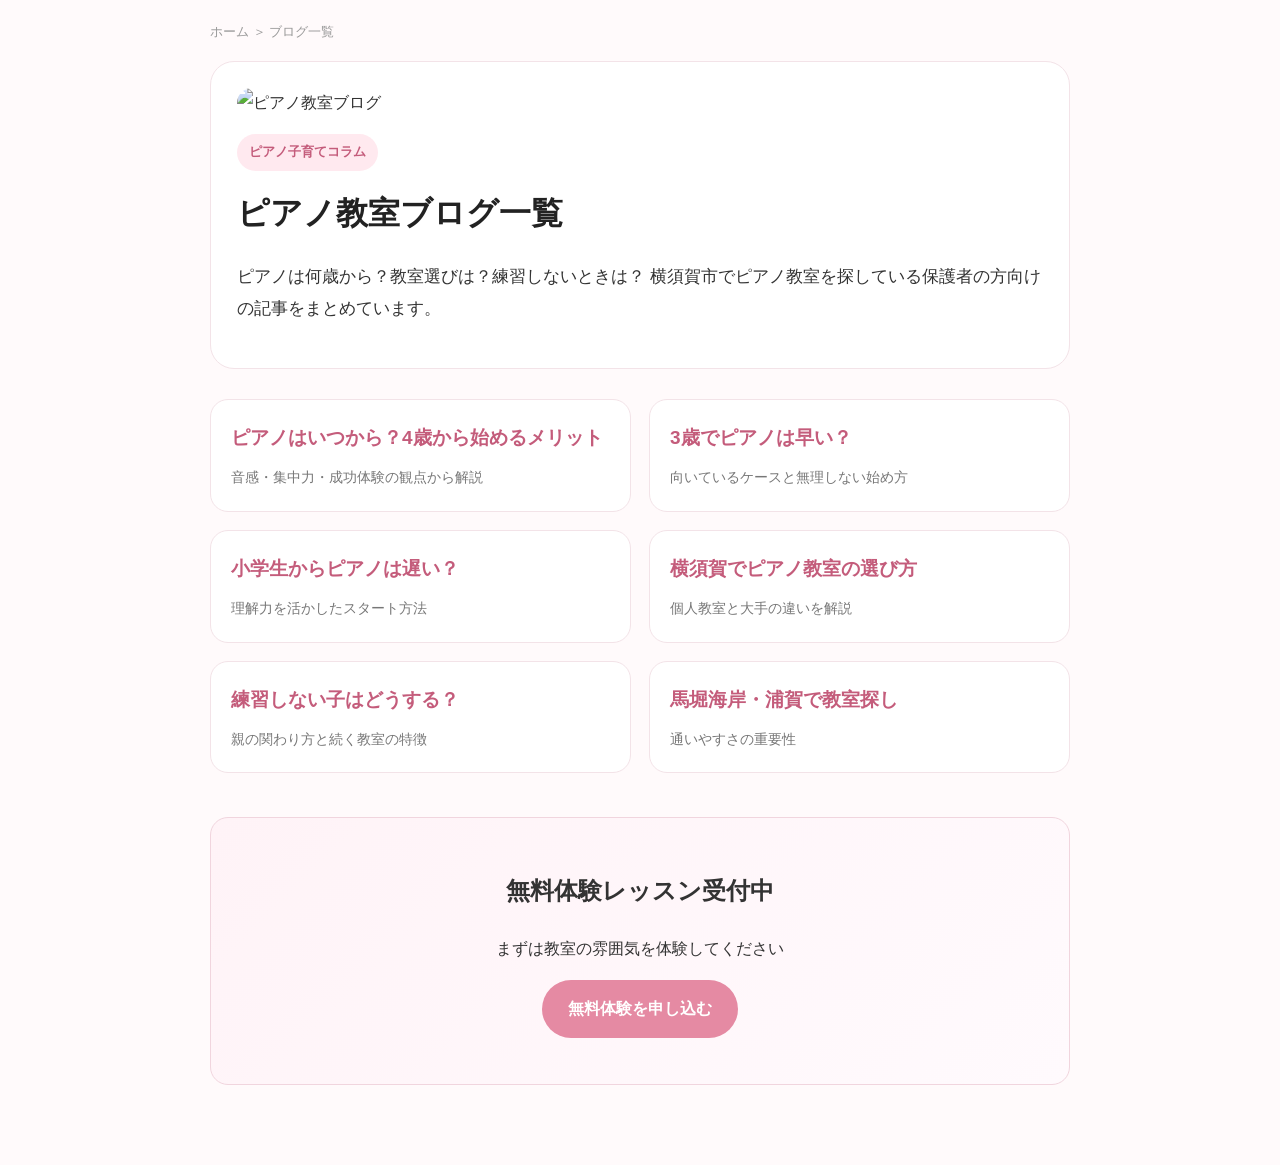
==== blog/index.html @ 9b86e2cc "Add files via upload" ====
<!DOCTYPE html>
<html lang="ja">
<head>
<meta charset="UTF-8">
<meta name="viewport" content="width=device-width,initial-scale=1.0">

<title>ピアノ教室ブログ一覧｜横須賀市 鈴木直子ピアノ教室</title>
<meta name="description" content="ピアノは何歳から？教室選びは？練習しない時は？横須賀市の鈴木直子ピアノ教室のブログ記事一覧です。">

<link rel="canonical" href="https://crazy-nuts.github.io/suzuki-piano/blog/">

<style>

/* ===== 記事Design System完全踏襲 ===== */

:root{
--bg:#fffafb;
--card:#ffffff;
--border:#f3e3e8;
--border-strong:#eec9d2;
--text:#333;
--text-dark:#222;
--muted:#777;
--accent:#e58aa3;
--accent-dark:#c45c7b;
--max-width:860px;
--radius:18px;
}

*{box-sizing:border-box}

body{
margin:0;
background:var(--bg);
font-family:-apple-system,BlinkMacSystemFont,"Hiragino Sans","Yu Gothic","Meiryo",sans-serif;
line-height:1.9;
color:var(--text);
}

.article-page{padding:20px 20px 80px}
.article-wrap{max-width:var(--max-width);margin:auto}

.breadcrumb{
font-size:13px;
margin-bottom:16px;
color:#999;
}

.breadcrumb a{color:#999;text-decoration:none}

.article-hero{
background:var(--card);
border:1px solid var(--border);
border-radius:24px;
padding:26px;
margin-bottom:30px;
}

.hero-image{
border-radius:18px;
overflow:hidden;
margin-bottom:16px;
}

.hero-image img{
width:100%;
display:block;
}

.article-label{
display:inline-block;
background:#ffe9ef;
padding:6px 12px;
border-radius:999px;
font-size:13px;
font-weight:700;
color:var(--accent-dark);
margin-bottom:12px;
}

h1{
margin:0 0 12px;
font-size:32px;
color:var(--text-dark);
}

.lead{font-size:17px}

/* ===== 記事カードGRID ===== */

.article-grid{
display:grid;
grid-template-columns:1fr;
gap:18px;
}

@media(min-width:640px){
.article-grid{
grid-template-columns:1fr 1fr;
}
}

.index-card{
display:block;
background:var(--card);
border:1px solid var(--border);
border-radius:var(--radius);
padding:20px;
text-decoration:none;
color:inherit;
transition:.25s;
}

.index-card:hover{
transform:translateY(-4px);
border-color:var(--border-strong);
box-shadow:0 8px 22px rgba(0,0,0,.06);
}

.index-card h3{
margin:0 0 8px;
font-size:19px;
color:var(--accent-dark);
}

.index-card p{
margin:0;
font-size:14px;
color:var(--muted);
}

/* ===== CTA ===== */

.cta-box{
margin-top:44px;
text-align:center;
background:linear-gradient(135deg,#fff3f7,#fffafd);
border:1px solid #f1d5de;
border-radius:var(--radius);
padding:30px;
}

.btn{
display:inline-block;
padding:14px 26px;
border-radius:999px;
background:var(--accent);
color:#fff;
text-decoration:none;
font-weight:700;
}

</style>
</head>

<body>

<main class="article-page">
<article class="article-wrap">

<nav class="breadcrumb">
<a href="../">ホーム</a> ＞ ブログ一覧
</nav>

<header class="article-hero">

<div class="hero-image">
<img src="../images/blog-hero.jpg" alt="ピアノ教室ブログ">
</div>

<div class="article-label">ピアノ子育てコラム</div>

<h1>ピアノ教室ブログ一覧</h1>

<p class="lead">
ピアノは何歳から？教室選びは？練習しないときは？  
横須賀市でピアノ教室を探している保護者の方向けの記事をまとめています。
</p>

</header>

<section class="article-grid">

<a class="index-card" href="./piano-start-age-4.html">
<h3>ピアノはいつから？4歳から始めるメリット</h3>
<p>音感・集中力・成功体験の観点から解説</p>
</a>

<a class="index-card" href="./piano-start-age-3.html">
<h3>3歳でピアノは早い？</h3>
<p>向いているケースと無理しない始め方</p>
</a>

<a class="index-card" href="./piano-start-elementary.html">
<h3>小学生からピアノは遅い？</h3>
<p>理解力を活かしたスタート方法</p>
</a>

<a class="index-card" href="./piano-class-choice-yokosuka.html">
<h3>横須賀でピアノ教室の選び方</h3>
<p>個人教室と大手の違いを解説</p>
</a>

<a class="index-card" href="./piano-practice-reluctant-child.html">
<h3>練習しない子はどうする？</h3>
<p>親の関わり方と続く教室の特徴</p>
</a>

<a class="index-card" href="./piano-school-maborikaigan-uraga.html">
<h3>馬堀海岸・浦賀で教室探し</h3>
<p>通いやすさの重要性</p>
</a>

</section>

<section class="cta-box">
<h2>無料体験レッスン受付中</h2>
<p>まずは教室の雰囲気を体験してください</p>
<p>
<a class="btn" href="https://docs.google.com/forms/d/e/1FAIpQLSfPO43fJrbqBhRFMAvBFYjVZ2mKgjwT_j_esNJCOItore-iYw/viewform">
無料体験を申し込む
</a>
</p>
</section>

</article>
</main>

</body>
</html>
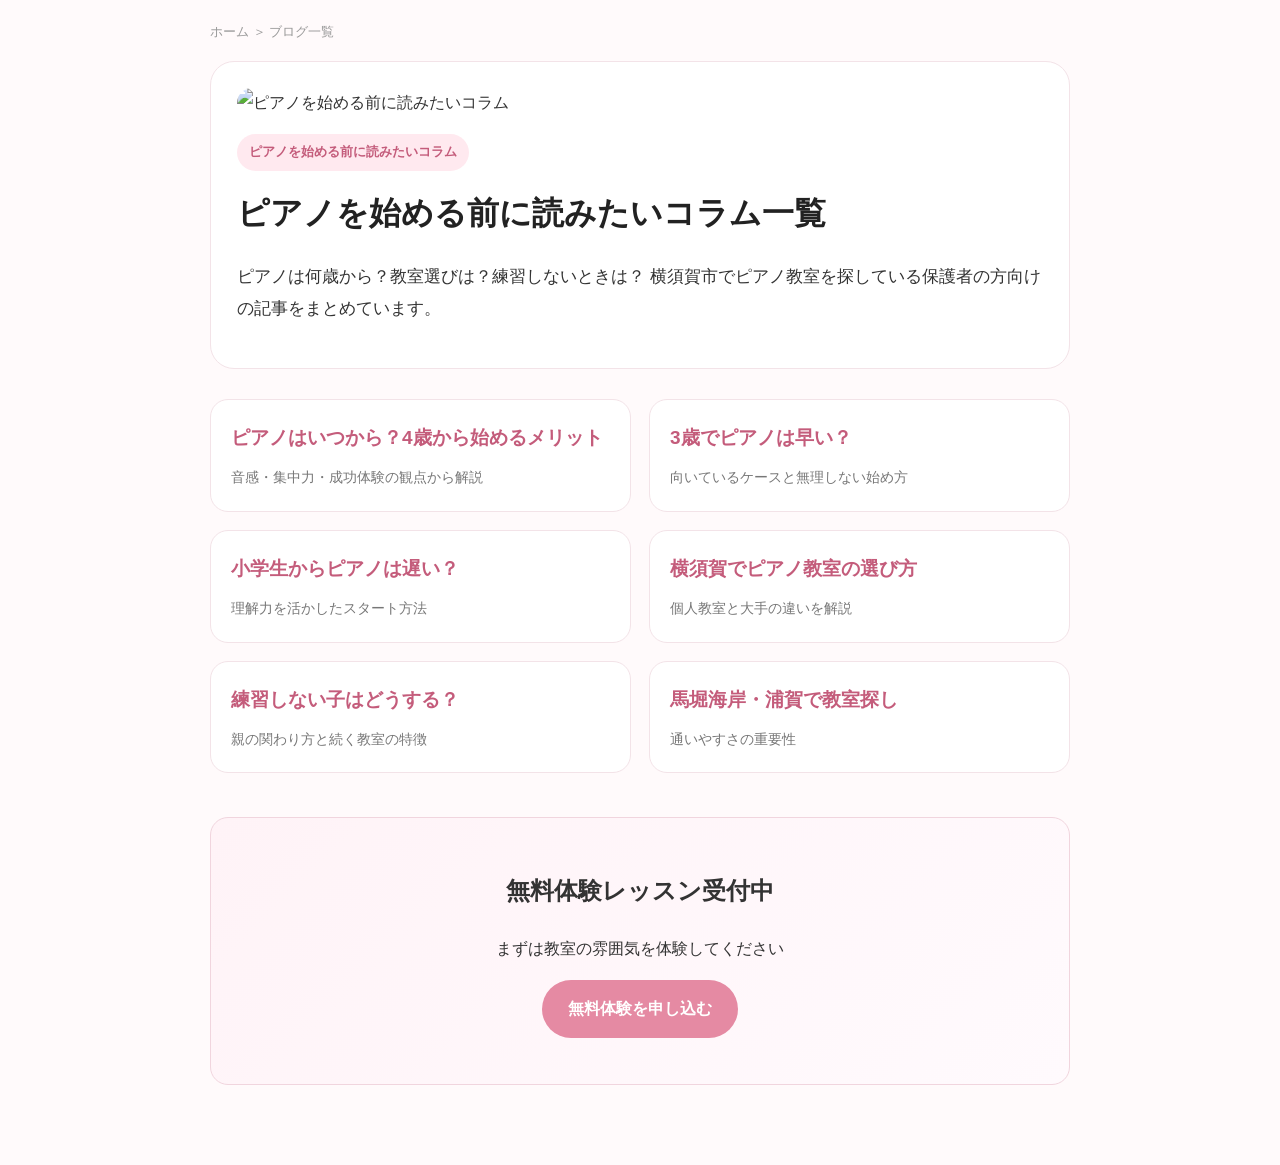
==== commit d9e62d55: "Add files via upload" ====
--- a/blog/index.html
+++ b/blog/index.html
@@ -165,12 +165,12 @@
 <header class="article-hero">
 
 <div class="hero-image">
-<img src="../images/blog-hero.jpg" alt="ピアノ教室ブログ">
+<img src="../images/blog-hero.jpg" alt="ピアノを始める前に読みたいコラム">
 </div>
 
-<div class="article-label">ピアノ子育てコラム</div>
-
-<h1>ピアノ教室ブログ一覧</h1>
+<div class="article-label">ピアノを始める前に読みたいコラム</div>
+
+<h1>ピアノを始める前に読みたいコラム一覧</h1>
 
 <p class="lead">
 ピアノは何歳から？教室選びは？練習しないときは？  
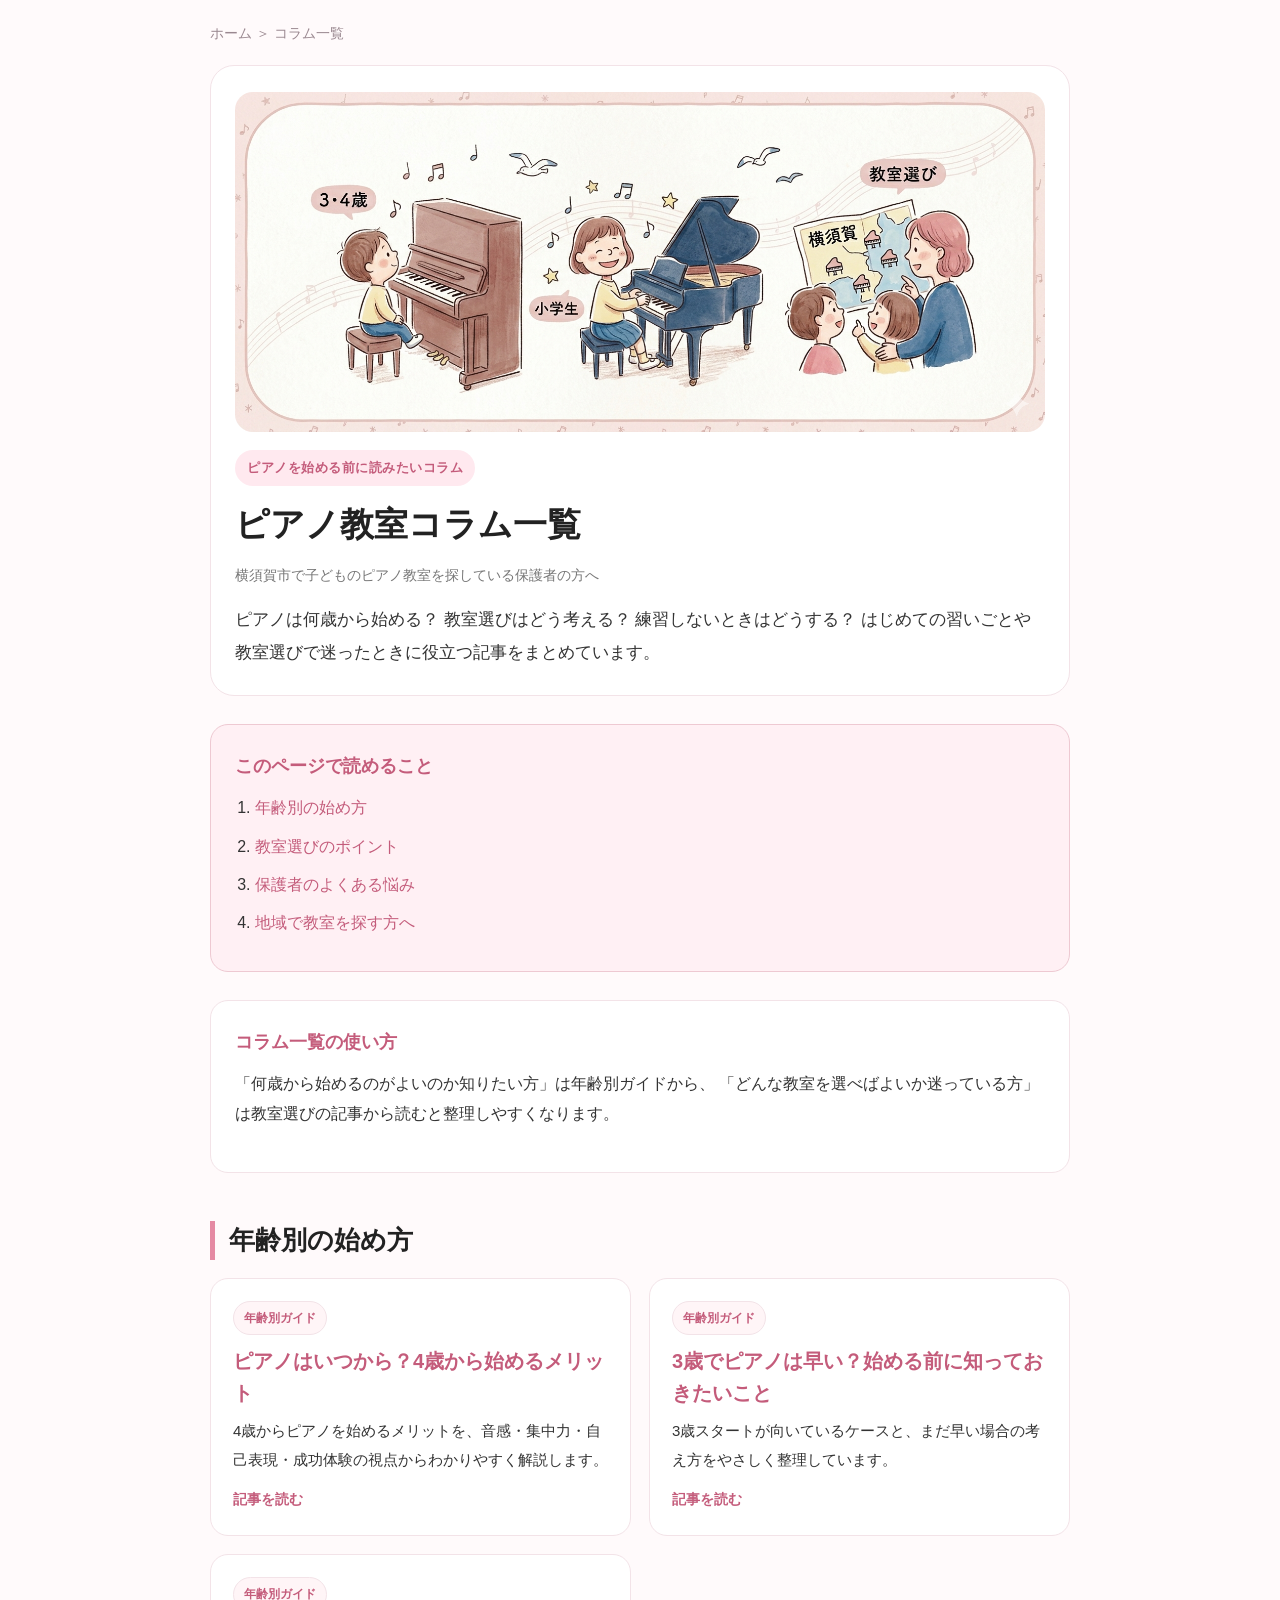
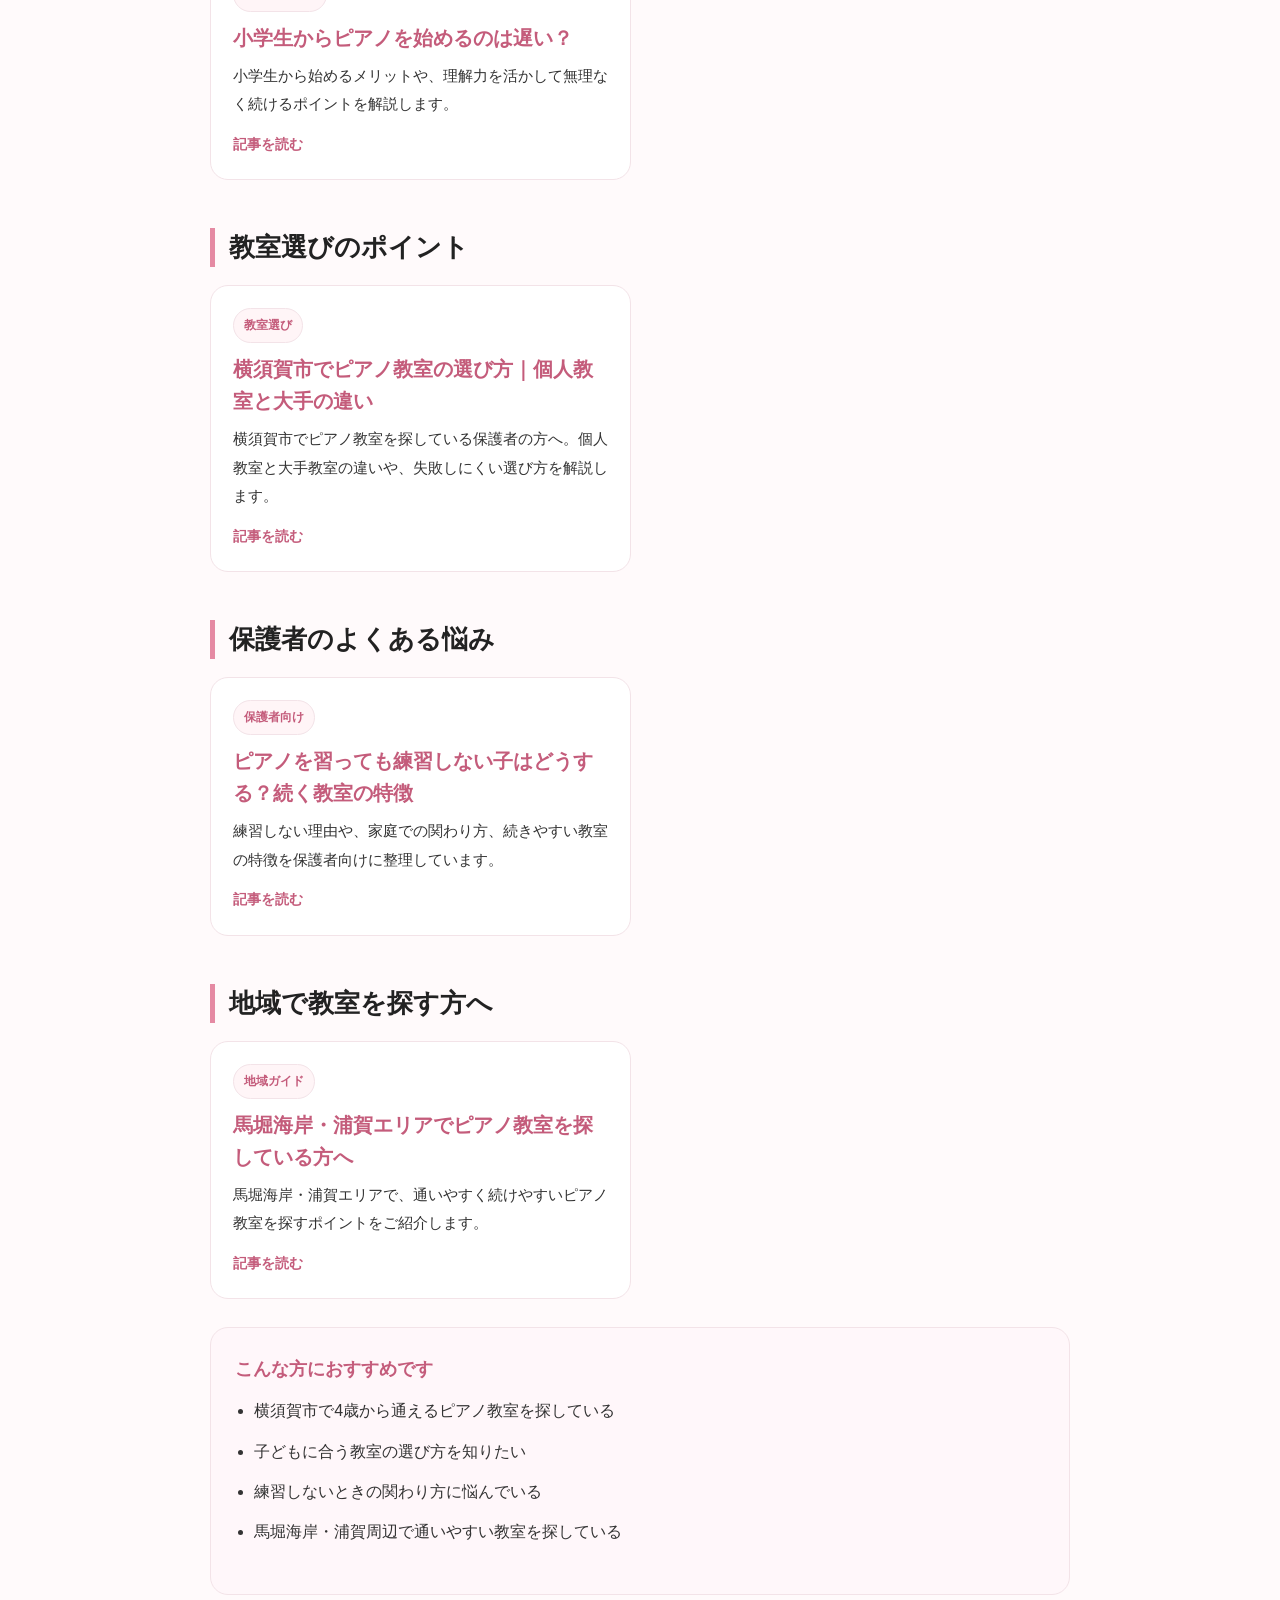
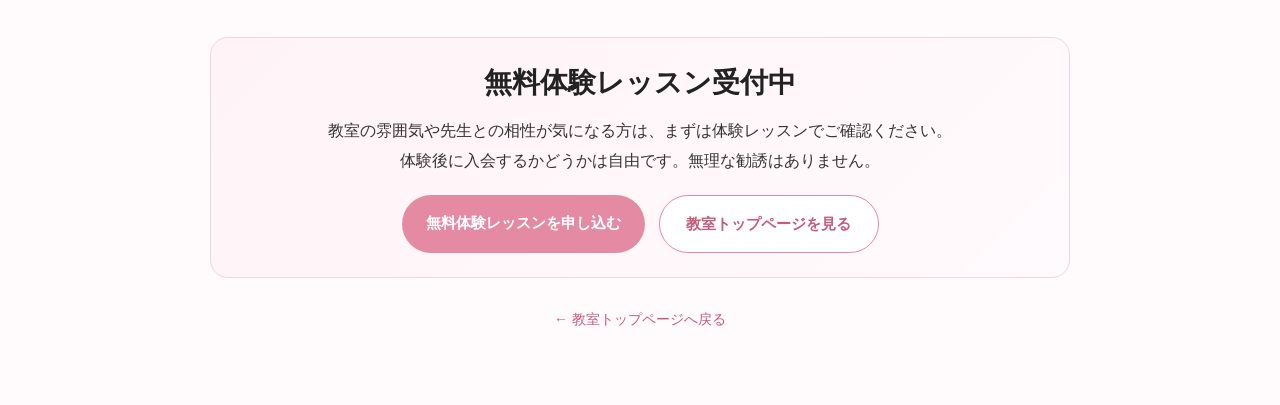
==== commit c68ec541: "Add files via upload" ====
--- a/blog/index.html
+++ b/blog/index.html
@@ -4,227 +4,427 @@
 <meta charset="UTF-8">
 <meta name="viewport" content="width=device-width,initial-scale=1.0">
 
-<title>ピアノ教室ブログ一覧｜横須賀市 鈴木直子ピアノ教室</title>
-<meta name="description" content="ピアノは何歳から？教室選びは？練習しない時は？横須賀市の鈴木直子ピアノ教室のブログ記事一覧です。">
-
+<title>ピアノ教室ブログ一覧｜横須賀市で子どものピアノを始める前に読みたい記事</title>
+<meta name="description" content="横須賀市で子どものピアノ教室を探している保護者の方へ。何歳から始めるか、教室の選び方、練習しないときの対応などをまとめたブログ一覧です。">
+<meta name="robots" content="index,follow">
 <link rel="canonical" href="https://crazy-nuts.github.io/suzuki-piano/blog/">
 
+<meta property="og:type" content="website">
+<meta property="og:title" content="ピアノ教室ブログ一覧｜横須賀市で子どものピアノを始める前に読みたい記事">
+<meta property="og:description" content="横須賀市で子どものピアノ教室を探している保護者の方向けに、年齢別の始め方や教室選びのポイントをまとめたブログ一覧です。">
+<meta property="og:url" content="https://crazy-nuts.github.io/suzuki-piano/blog/">
+<meta property="og:image" content="https://crazy-nuts.github.io/suzuki-piano/assets/blog-hero.png">
+
+<meta name="twitter:card" content="summary_large_image">
+<meta name="twitter:title" content="ピアノ教室ブログ一覧｜横須賀市で子どものピアノを始める前に読みたい記事">
+<meta name="twitter:description" content="何歳から始めるか、教室の選び方、練習しないときの対応などをまとめたブログ一覧です。">
+<meta name="twitter:image" content="https://crazy-nuts.github.io/suzuki-piano/assets/blog-hero.png">
+
 <style>
-
-/* ===== 記事Design System完全踏襲 ===== */
-
 :root{
---bg:#fffafb;
---card:#ffffff;
---border:#f3e3e8;
---border-strong:#eec9d2;
---text:#333;
---text-dark:#222;
---muted:#777;
---accent:#e58aa3;
---accent-dark:#c45c7b;
---max-width:860px;
---radius:18px;
-}
-
+  --bg:#fffafb;
+  --card:#ffffff;
+  --sub-bg:#fff5f7;
+  --sub-bg-2:#fff0f4;
+  --border:#f3e3e8;
+  --border-strong:#eec9d2;
+  --text:#333333;
+  --text-dark:#222222;
+  --muted:#777777;
+  --accent:#e58aa3;
+  --accent-dark:#c45c7b;
+  --max-width:860px;
+  --radius:18px;
+}
 *{box-sizing:border-box}
-
+html{scroll-behavior:smooth}
 body{
-margin:0;
-background:var(--bg);
-font-family:-apple-system,BlinkMacSystemFont,"Hiragino Sans","Yu Gothic","Meiryo",sans-serif;
-line-height:1.9;
-color:var(--text);
-}
-
-.article-page{padding:20px 20px 80px}
-.article-wrap{max-width:var(--max-width);margin:auto}
+  margin:0;
+  background:var(--bg);
+  color:var(--text);
+  font-family:-apple-system,BlinkMacSystemFont,"Hiragino Sans","Yu Gothic","Meiryo",sans-serif;
+  line-height:1.9;
+  -webkit-text-size-adjust:100%;
+}
+a{color:var(--accent-dark)}
+img{max-width:100%;height:auto}
+
+.article-page{padding:20px 20px 72px}
+.article-wrap{max-width:var(--max-width);margin:0 auto}
 
 .breadcrumb{
-font-size:13px;
-margin-bottom:16px;
-color:#999;
-}
-
-.breadcrumb a{color:#999;text-decoration:none}
+  font-size:14px;
+  color:#9a8890;
+  margin-bottom:18px;
+}
+.breadcrumb a{
+  color:#9a8890;
+  text-decoration:none;
+}
+.breadcrumb a:hover{text-decoration:underline}
 
 .article-hero{
-background:var(--card);
-border:1px solid var(--border);
-border-radius:24px;
-padding:26px;
-margin-bottom:30px;
-}
-
+  background:var(--card);
+  border:1px solid var(--border);
+  border-radius:24px;
+  padding:26px 24px;
+  margin-bottom:28px;
+}
 .hero-image{
-border-radius:18px;
-overflow:hidden;
-margin-bottom:16px;
-}
-
+  margin:0 0 18px;
+  border-radius:18px;
+  overflow:hidden;
+  max-height:380px;
+}
 .hero-image img{
-width:100%;
-display:block;
+  width:100%;
+  height:100%;
+  object-fit:cover;
+  display:block;
 }
 
 .article-label{
-display:inline-block;
-background:#ffe9ef;
-padding:6px 12px;
-border-radius:999px;
-font-size:13px;
-font-weight:700;
-color:var(--accent-dark);
-margin-bottom:12px;
+  display:inline-block;
+  margin-bottom:14px;
+  padding:6px 12px;
+  border-radius:999px;
+  background:#ffe9ef;
+  color:var(--accent-dark);
+  font-size:13px;
+  font-weight:700;
+  letter-spacing:.04em;
 }
 
 h1{
-margin:0 0 12px;
-font-size:32px;
-color:var(--text-dark);
-}
-
-.lead{font-size:17px}
-
-/* ===== 記事カードGRID ===== */
+  margin:0 0 12px;
+  font-size:34px;
+  line-height:1.45;
+  color:var(--text-dark);
+  font-weight:700;
+}
+.article-meta{
+  font-size:14px;
+  color:var(--muted);
+  margin-bottom:16px;
+}
+.lead{
+  margin:0;
+  font-size:17px;
+}
+
+.toc,.summary-box,.cta-box,.related-box,.intro-box{
+  background:var(--card);
+  border:1px solid var(--border);
+  border-radius:var(--radius);
+  padding:24px;
+  margin:0 0 28px;
+}
+.toc{
+  background:var(--sub-bg-2);
+  border-color:var(--border-strong);
+}
+.toc-title,.box-title{
+  display:block;
+  margin-bottom:10px;
+  font-size:18px;
+  font-weight:700;
+  color:var(--accent-dark);
+}
+.toc ol{
+  margin:0;
+  padding-left:1.25em;
+}
+.toc li{margin-bottom:8px}
+.toc a{
+  text-decoration:none;
+}
+.toc a:hover{text-decoration:underline}
+
+h2{
+  margin:48px 0 18px;
+  padding-left:14px;
+  border-left:5px solid var(--accent);
+  font-size:26px;
+  line-height:1.5;
+  color:var(--text-dark);
+}
+p{
+  margin:0 0 18px;
+  font-size:16px;
+}
+ul{
+  margin:0 0 22px 1.2em;
+  padding:0;
+}
+li{
+  margin-bottom:10px;
+  font-size:16px;
+}
 
 .article-grid{
-display:grid;
-grid-template-columns:1fr;
-gap:18px;
-}
-
-@media(min-width:640px){
-.article-grid{
-grid-template-columns:1fr 1fr;
-}
-}
-
+  display:grid;
+  grid-template-columns:1fr 1fr;
+  gap:18px;
+  margin-bottom:28px;
+}
 .index-card{
-display:block;
-background:var(--card);
-border:1px solid var(--border);
-border-radius:var(--radius);
-padding:20px;
-text-decoration:none;
-color:inherit;
-transition:.25s;
-}
-
+  display:flex;
+  flex-direction:column;
+  height:100%;
+  background:var(--card);
+  border:1px solid var(--border);
+  border-radius:var(--radius);
+  padding:22px;
+  text-decoration:none;
+  transition:transform .2s ease, box-shadow .2s ease, border-color .2s ease;
+}
 .index-card:hover{
-transform:translateY(-4px);
-border-color:var(--border-strong);
-box-shadow:0 8px 22px rgba(0,0,0,.06);
-}
-
+  transform:translateY(-2px);
+  border-color:var(--border-strong);
+  box-shadow:0 10px 22px rgba(0,0,0,.05);
+  text-decoration:none;
+}
+.card-category{
+  display:inline-block;
+  align-self:flex-start;
+  margin-bottom:10px;
+  padding:5px 10px;
+  border-radius:999px;
+  background:#fff5f7;
+  border:1px solid var(--border);
+  font-size:12px;
+  font-weight:700;
+  color:var(--accent-dark);
+}
 .index-card h3{
-margin:0 0 8px;
-font-size:19px;
-color:var(--accent-dark);
-}
-
+  margin:0 0 8px;
+  font-size:20px;
+  line-height:1.6;
+  color:var(--accent-dark);
+}
 .index-card p{
-margin:0;
-font-size:14px;
-color:var(--muted);
-}
-
-/* ===== CTA ===== */
+  margin:0 0 12px;
+  font-size:15px;
+  color:var(--text);
+}
+.card-link{
+  margin-top:auto;
+  font-size:14px;
+  font-weight:700;
+  color:var(--accent-dark);
+}
+
+.summary-box{
+  background:#fff7fa;
+}
 
 .cta-box{
-margin-top:44px;
-text-align:center;
-background:linear-gradient(135deg,#fff3f7,#fffafd);
-border:1px solid #f1d5de;
-border-radius:var(--radius);
-padding:30px;
-}
-
+  margin-top:42px;
+  text-align:center;
+  background:linear-gradient(135deg,#fff3f7 0%,#fffafd 100%);
+  border-color:#f1d5de;
+}
+.cta-box h2{
+  border:0;
+  padding:0;
+  margin:0 0 12px;
+  font-size:28px;
+}
+.btn-row{
+  display:flex;
+  flex-wrap:wrap;
+  gap:14px;
+  justify-content:center;
+  margin-top:18px;
+}
 .btn{
-display:inline-block;
-padding:14px 26px;
-border-radius:999px;
-background:var(--accent);
-color:#fff;
-text-decoration:none;
-font-weight:700;
-}
-
+  display:inline-block;
+  min-width:220px;
+  padding:14px 24px;
+  border-radius:999px;
+  text-decoration:none;
+  font-size:15px;
+  font-weight:700;
+  transition:transform .2s ease,opacity .2s ease,background .2s ease;
+  box-sizing:border-box;
+  text-align:center;
+}
+.btn-primary{
+  background:var(--accent);
+  color:#ffffff;
+}
+.btn-primary:hover{
+  opacity:.92;
+  transform:translateY(-1px);
+}
+.btn-secondary{
+  background:#ffffff;
+  color:var(--accent-dark);
+  border:1px solid var(--accent);
+}
+.btn-secondary:hover{
+  background:#fff0f4;
+}
+
+.back-top{
+  margin-top:12px;
+  text-align:center;
+  font-size:14px;
+}
+.back-top a{
+  text-decoration:none;
+}
+.back-top a:hover{text-decoration:underline}
+
+@media (max-width:767px){
+  .article-page{padding:16px 16px 56px}
+  .article-hero,.toc,.summary-box,.cta-box,.related-box,.intro-box{padding:20px 18px}
+  h1{font-size:28px}
+  h2{font-size:22px}
+  .lead{font-size:16px}
+  .article-grid{grid-template-columns:1fr}
+  .btn{width:100%;min-width:0}
+  .hero-image{max-height:260px}
+}
 </style>
+
+<script type="application/ld+json">
+{
+  "@context":"https://schema.org",
+  "@type":"CollectionPage",
+  "name":"ピアノ教室ブログ一覧",
+  "url":"https://crazy-nuts.github.io/suzuki-piano/blog/",
+  "description":"横須賀市で子どものピアノ教室を探している保護者の方へ向けたブログ記事一覧ページです。",
+  "inLanguage":"ja"
+}
+</script>
 </head>
 
 <body>
-
 <main class="article-page">
 <article class="article-wrap">
 
-<nav class="breadcrumb">
-<a href="../">ホーム</a> ＞ ブログ一覧
+<nav class="breadcrumb" aria-label="パンくずリスト">
+  <a href="../index.html">ホーム</a> ＞ コラム一覧
 </nav>
 
 <header class="article-hero">
-
-<div class="hero-image">
-<img src="../images/blog-hero.jpg" alt="ピアノを始める前に読みたいコラム">
+  <div class="hero-image">
+    <img src="../assets/blog-hero.png" alt="ピアノ教室コラム一覧">
+  </div>
+
+  <div class="article-label">ピアノを始める前に読みたいコラム</div>
+  <h1>ピアノ教室コラム一覧</h1>
+  <div class="article-meta">横須賀市で子どものピアノ教室を探している保護者の方へ</div>
+  <p class="lead">
+    ピアノは何歳から始める？ 教室選びはどう考える？ 練習しないときはどうする？
+    はじめての習いごとや教室選びで迷ったときに役立つ記事をまとめています。
+  </p>
+</header>
+
+<section class="toc" aria-label="目次">
+  <span class="toc-title">このページで読めること</span>
+  <ol>
+    <li><a href="#age-guides">年齢別の始め方</a></li>
+    <li><a href="#school-choice">教室選びのポイント</a></li>
+    <li><a href="#parent-concerns">保護者のよくある悩み</a></li>
+    <li><a href="#local-guide">地域で教室を探す方へ</a></li>
+  </ol>
+</section>
+
+<section class="intro-box">
+  <span class="box-title">コラム一覧の使い方</span>
+  <p>
+    「何歳から始めるのがよいのか知りたい方」は年齢別ガイドから、
+    「どんな教室を選べばよいか迷っている方」は教室選びの記事から読むと整理しやすくなります。
+  </p>
+</section>
+
+<h2 id="age-guides">年齢別の始め方</h2>
+
+<section class="article-grid" aria-label="年齢別ガイド">
+  <a class="index-card" href="./piano-start-age-4.html">
+    <span class="card-category">年齢別ガイド</span>
+    <h3>ピアノはいつから？4歳から始めるメリット</h3>
+    <p>4歳からピアノを始めるメリットを、音感・集中力・自己表現・成功体験の視点からわかりやすく解説します。</p>
+    <span class="card-link">記事を読む</span>
+  </a>
+
+  <a class="index-card" href="./piano-start-age-3.html">
+    <span class="card-category">年齢別ガイド</span>
+    <h3>3歳でピアノは早い？始める前に知っておきたいこと</h3>
+    <p>3歳スタートが向いているケースと、まだ早い場合の考え方をやさしく整理しています。</p>
+    <span class="card-link">記事を読む</span>
+  </a>
+
+  <a class="index-card" href="./piano-start-elementary.html">
+    <span class="card-category">年齢別ガイド</span>
+    <h3>小学生からピアノを始めるのは遅い？</h3>
+    <p>小学生から始めるメリットや、理解力を活かして無理なく続けるポイントを解説します。</p>
+    <span class="card-link">記事を読む</span>
+  </a>
+</section>
+
+<h2 id="school-choice">教室選びのポイント</h2>
+
+<section class="article-grid" aria-label="教室選び">
+  <a class="index-card" href="./piano-class-choice-yokosuka.html">
+    <span class="card-category">教室選び</span>
+    <h3>横須賀市でピアノ教室の選び方｜個人教室と大手の違い</h3>
+    <p>横須賀市でピアノ教室を探している保護者の方へ。個人教室と大手教室の違いや、失敗しにくい選び方を解説します。</p>
+    <span class="card-link">記事を読む</span>
+  </a>
+</section>
+
+<h2 id="parent-concerns">保護者のよくある悩み</h2>
+
+<section class="article-grid" aria-label="保護者向け">
+  <a class="index-card" href="./piano-practice-reluctant-child.html">
+    <span class="card-category">保護者向け</span>
+    <h3>ピアノを習っても練習しない子はどうする？続く教室の特徴</h3>
+    <p>練習しない理由や、家庭での関わり方、続きやすい教室の特徴を保護者向けに整理しています。</p>
+    <span class="card-link">記事を読む</span>
+  </a>
+</section>
+
+<h2 id="local-guide">地域で教室を探す方へ</h2>
+
+<section class="article-grid" aria-label="地域ガイド">
+  <a class="index-card" href="./piano-school-maborikaigan-uraga.html">
+    <span class="card-category">地域ガイド</span>
+    <h3>馬堀海岸・浦賀エリアでピアノ教室を探している方へ</h3>
+    <p>馬堀海岸・浦賀エリアで、通いやすく続けやすいピアノ教室を探すポイントをご紹介します。</p>
+    <span class="card-link">記事を読む</span>
+  </a>
+</section>
+
+<section class="summary-box">
+  <span class="box-title">こんな方におすすめです</span>
+  <ul>
+    <li>横須賀市で4歳から通えるピアノ教室を探している</li>
+    <li>子どもに合う教室の選び方を知りたい</li>
+    <li>練習しないときの関わり方に悩んでいる</li>
+    <li>馬堀海岸・浦賀周辺で通いやすい教室を探している</li>
+  </ul>
+</section>
+
+<section class="cta-box" aria-label="体験レッスン案内">
+  <h2>無料体験レッスン受付中</h2>
+  <p>
+    教室の雰囲気や先生との相性が気になる方は、まずは体験レッスンでご確認ください。<br>
+    体験後に入会するかどうかは自由です。無理な勧誘はありません。
+  </p>
+  <div class="btn-row">
+    <a class="btn btn-primary" href="https://docs.google.com/forms/d/e/1FAIpQLSfPO43fJrbqBhRFMAvBFYjVZ2mKgjwT_j_esNJCOItore-iYw/viewform" target="_blank" rel="noopener noreferrer">無料体験レッスンを申し込む</a>
+    <a class="btn btn-secondary" href="../index.html">教室トップページを見る</a>
+  </div>
+</section>
+
+<div class="back-top">
+  <a href="../index.html">← 教室トップページへ戻る</a>
 </div>
-
-<div class="article-label">ピアノを始める前に読みたいコラム</div>
-
-<h1>ピアノを始める前に読みたいコラム一覧</h1>
-
-<p class="lead">
-ピアノは何歳から？教室選びは？練習しないときは？  
-横須賀市でピアノ教室を探している保護者の方向けの記事をまとめています。
-</p>
-
-</header>
-
-<section class="article-grid">
-
-<a class="index-card" href="./piano-start-age-4.html">
-<h3>ピアノはいつから？4歳から始めるメリット</h3>
-<p>音感・集中力・成功体験の観点から解説</p>
-</a>
-
-<a class="index-card" href="./piano-start-age-3.html">
-<h3>3歳でピアノは早い？</h3>
-<p>向いているケースと無理しない始め方</p>
-</a>
-
-<a class="index-card" href="./piano-start-elementary.html">
-<h3>小学生からピアノは遅い？</h3>
-<p>理解力を活かしたスタート方法</p>
-</a>
-
-<a class="index-card" href="./piano-class-choice-yokosuka.html">
-<h3>横須賀でピアノ教室の選び方</h3>
-<p>個人教室と大手の違いを解説</p>
-</a>
-
-<a class="index-card" href="./piano-practice-reluctant-child.html">
-<h3>練習しない子はどうする？</h3>
-<p>親の関わり方と続く教室の特徴</p>
-</a>
-
-<a class="index-card" href="./piano-school-maborikaigan-uraga.html">
-<h3>馬堀海岸・浦賀で教室探し</h3>
-<p>通いやすさの重要性</p>
-</a>
-
-</section>
-
-<section class="cta-box">
-<h2>無料体験レッスン受付中</h2>
-<p>まずは教室の雰囲気を体験してください</p>
-<p>
-<a class="btn" href="https://docs.google.com/forms/d/e/1FAIpQLSfPO43fJrbqBhRFMAvBFYjVZ2mKgjwT_j_esNJCOItore-iYw/viewform">
-無料体験を申し込む
-</a>
-</p>
-</section>
 
 </article>
 </main>
-
 </body>
 </html>
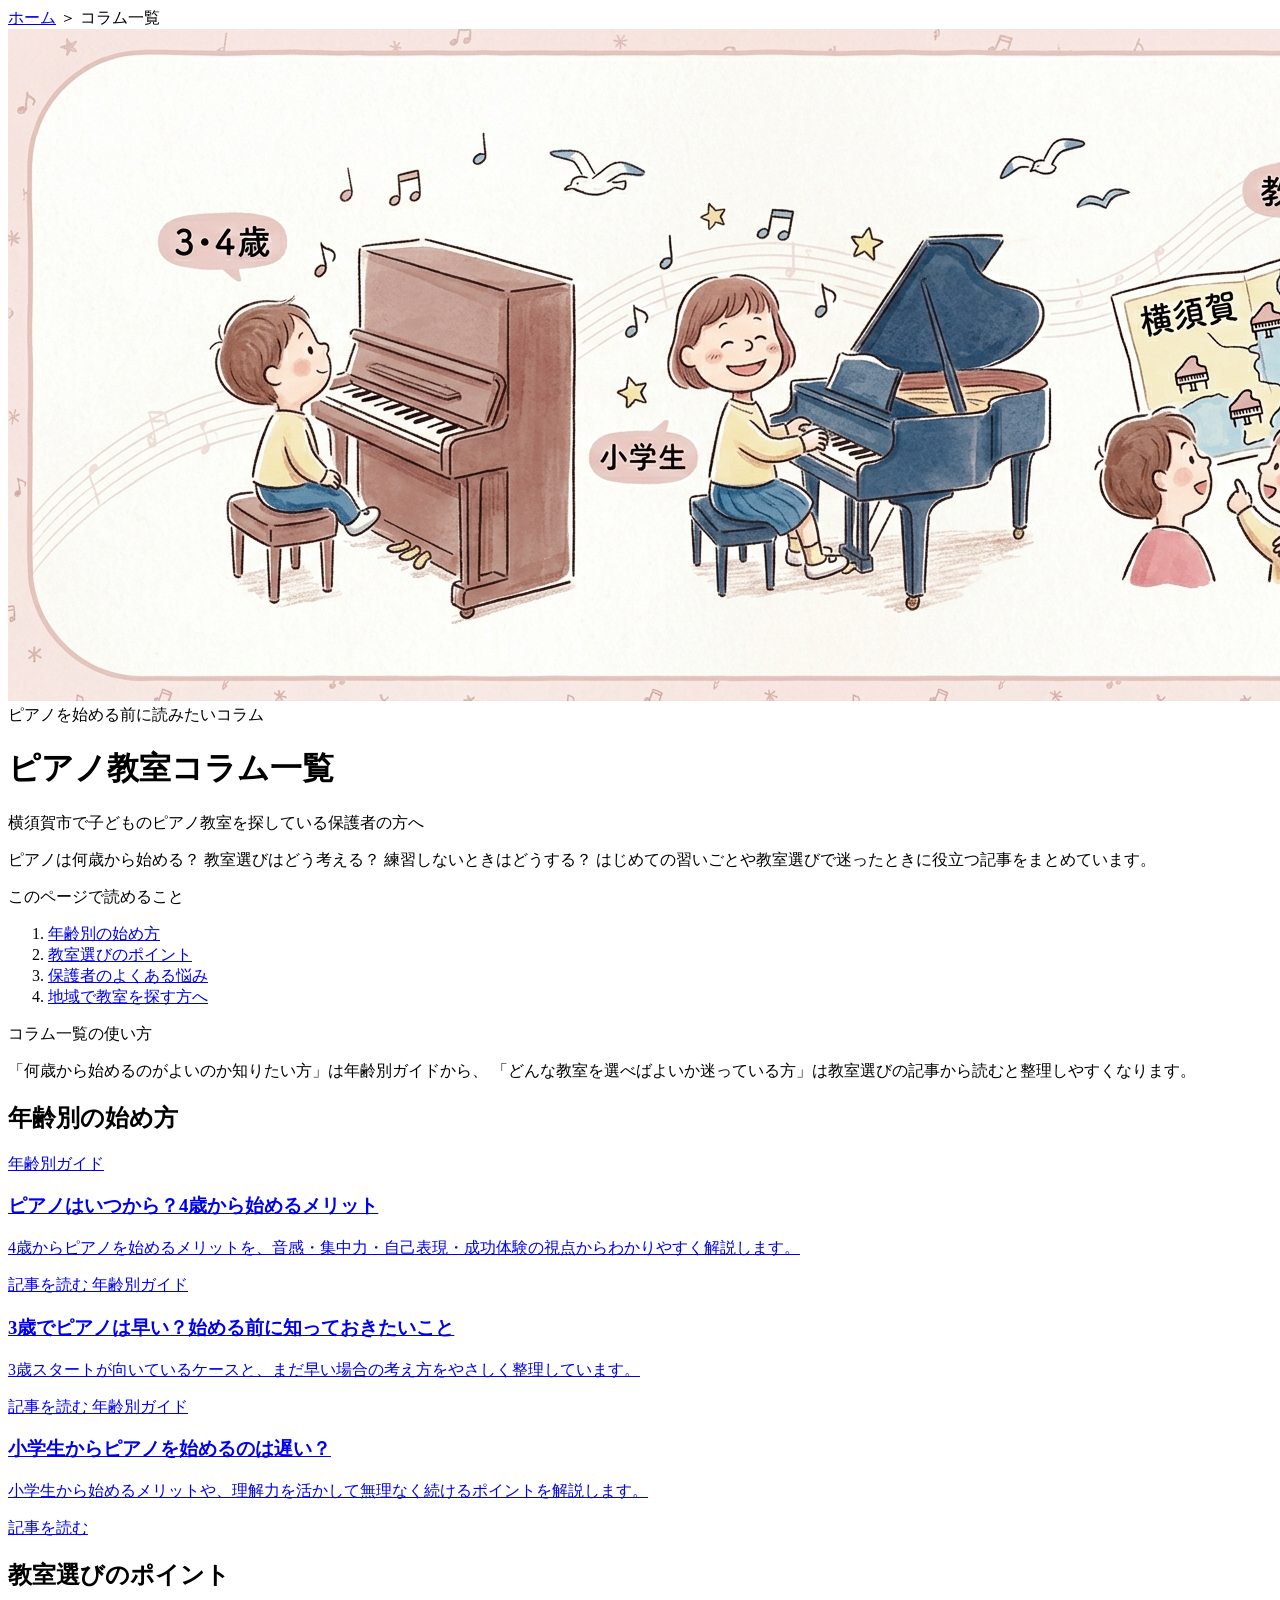
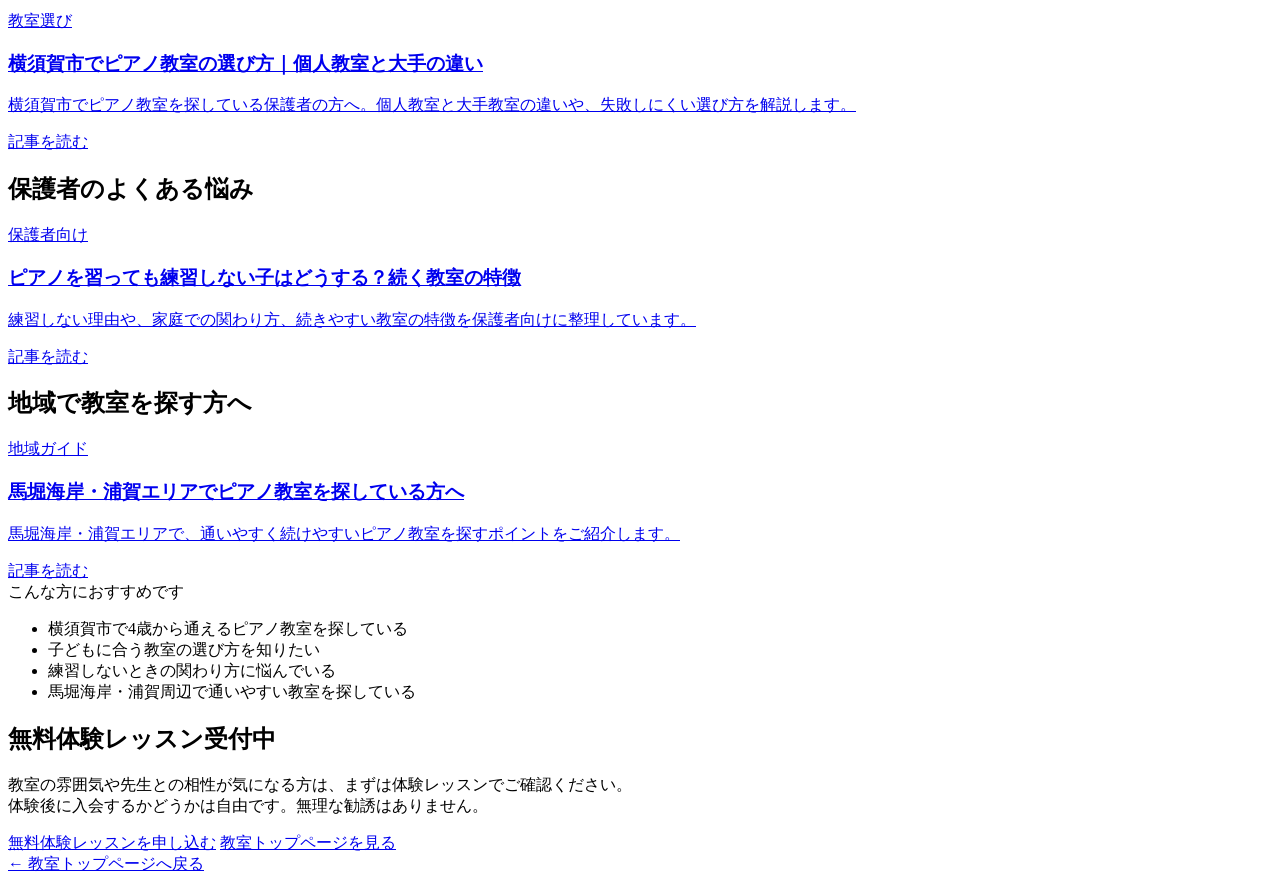
==== commit 5f3177c1: "Add files via upload" ====
--- a/blog/index.html
+++ b/blog/index.html
@@ -20,273 +20,7 @@
 <meta name="twitter:description" content="何歳から始めるか、教室の選び方、練習しないときの対応などをまとめたブログ一覧です。">
 <meta name="twitter:image" content="https://crazy-nuts.github.io/suzuki-piano/assets/blog-hero.png">
 
-<style>
-:root{
-  --bg:#fffafb;
-  --card:#ffffff;
-  --sub-bg:#fff5f7;
-  --sub-bg-2:#fff0f4;
-  --border:#f3e3e8;
-  --border-strong:#eec9d2;
-  --text:#333333;
-  --text-dark:#222222;
-  --muted:#777777;
-  --accent:#e58aa3;
-  --accent-dark:#c45c7b;
-  --max-width:860px;
-  --radius:18px;
-}
-*{box-sizing:border-box}
-html{scroll-behavior:smooth}
-body{
-  margin:0;
-  background:var(--bg);
-  color:var(--text);
-  font-family:-apple-system,BlinkMacSystemFont,"Hiragino Sans","Yu Gothic","Meiryo",sans-serif;
-  line-height:1.9;
-  -webkit-text-size-adjust:100%;
-}
-a{color:var(--accent-dark)}
-img{max-width:100%;height:auto}
-
-.article-page{padding:20px 20px 72px}
-.article-wrap{max-width:var(--max-width);margin:0 auto}
-
-.breadcrumb{
-  font-size:14px;
-  color:#9a8890;
-  margin-bottom:18px;
-}
-.breadcrumb a{
-  color:#9a8890;
-  text-decoration:none;
-}
-.breadcrumb a:hover{text-decoration:underline}
-
-.article-hero{
-  background:var(--card);
-  border:1px solid var(--border);
-  border-radius:24px;
-  padding:26px 24px;
-  margin-bottom:28px;
-}
-.hero-image{
-  margin:0 0 18px;
-  border-radius:18px;
-  overflow:hidden;
-  max-height:380px;
-}
-.hero-image img{
-  width:100%;
-  height:100%;
-  object-fit:cover;
-  display:block;
-}
-
-.article-label{
-  display:inline-block;
-  margin-bottom:14px;
-  padding:6px 12px;
-  border-radius:999px;
-  background:#ffe9ef;
-  color:var(--accent-dark);
-  font-size:13px;
-  font-weight:700;
-  letter-spacing:.04em;
-}
-
-h1{
-  margin:0 0 12px;
-  font-size:34px;
-  line-height:1.45;
-  color:var(--text-dark);
-  font-weight:700;
-}
-.article-meta{
-  font-size:14px;
-  color:var(--muted);
-  margin-bottom:16px;
-}
-.lead{
-  margin:0;
-  font-size:17px;
-}
-
-.toc,.summary-box,.cta-box,.related-box,.intro-box{
-  background:var(--card);
-  border:1px solid var(--border);
-  border-radius:var(--radius);
-  padding:24px;
-  margin:0 0 28px;
-}
-.toc{
-  background:var(--sub-bg-2);
-  border-color:var(--border-strong);
-}
-.toc-title,.box-title{
-  display:block;
-  margin-bottom:10px;
-  font-size:18px;
-  font-weight:700;
-  color:var(--accent-dark);
-}
-.toc ol{
-  margin:0;
-  padding-left:1.25em;
-}
-.toc li{margin-bottom:8px}
-.toc a{
-  text-decoration:none;
-}
-.toc a:hover{text-decoration:underline}
-
-h2{
-  margin:48px 0 18px;
-  padding-left:14px;
-  border-left:5px solid var(--accent);
-  font-size:26px;
-  line-height:1.5;
-  color:var(--text-dark);
-}
-p{
-  margin:0 0 18px;
-  font-size:16px;
-}
-ul{
-  margin:0 0 22px 1.2em;
-  padding:0;
-}
-li{
-  margin-bottom:10px;
-  font-size:16px;
-}
-
-.article-grid{
-  display:grid;
-  grid-template-columns:1fr 1fr;
-  gap:18px;
-  margin-bottom:28px;
-}
-.index-card{
-  display:flex;
-  flex-direction:column;
-  height:100%;
-  background:var(--card);
-  border:1px solid var(--border);
-  border-radius:var(--radius);
-  padding:22px;
-  text-decoration:none;
-  transition:transform .2s ease, box-shadow .2s ease, border-color .2s ease;
-}
-.index-card:hover{
-  transform:translateY(-2px);
-  border-color:var(--border-strong);
-  box-shadow:0 10px 22px rgba(0,0,0,.05);
-  text-decoration:none;
-}
-.card-category{
-  display:inline-block;
-  align-self:flex-start;
-  margin-bottom:10px;
-  padding:5px 10px;
-  border-radius:999px;
-  background:#fff5f7;
-  border:1px solid var(--border);
-  font-size:12px;
-  font-weight:700;
-  color:var(--accent-dark);
-}
-.index-card h3{
-  margin:0 0 8px;
-  font-size:20px;
-  line-height:1.6;
-  color:var(--accent-dark);
-}
-.index-card p{
-  margin:0 0 12px;
-  font-size:15px;
-  color:var(--text);
-}
-.card-link{
-  margin-top:auto;
-  font-size:14px;
-  font-weight:700;
-  color:var(--accent-dark);
-}
-
-.summary-box{
-  background:#fff7fa;
-}
-
-.cta-box{
-  margin-top:42px;
-  text-align:center;
-  background:linear-gradient(135deg,#fff3f7 0%,#fffafd 100%);
-  border-color:#f1d5de;
-}
-.cta-box h2{
-  border:0;
-  padding:0;
-  margin:0 0 12px;
-  font-size:28px;
-}
-.btn-row{
-  display:flex;
-  flex-wrap:wrap;
-  gap:14px;
-  justify-content:center;
-  margin-top:18px;
-}
-.btn{
-  display:inline-block;
-  min-width:220px;
-  padding:14px 24px;
-  border-radius:999px;
-  text-decoration:none;
-  font-size:15px;
-  font-weight:700;
-  transition:transform .2s ease,opacity .2s ease,background .2s ease;
-  box-sizing:border-box;
-  text-align:center;
-}
-.btn-primary{
-  background:var(--accent);
-  color:#ffffff;
-}
-.btn-primary:hover{
-  opacity:.92;
-  transform:translateY(-1px);
-}
-.btn-secondary{
-  background:#ffffff;
-  color:var(--accent-dark);
-  border:1px solid var(--accent);
-}
-.btn-secondary:hover{
-  background:#fff0f4;
-}
-
-.back-top{
-  margin-top:12px;
-  text-align:center;
-  font-size:14px;
-}
-.back-top a{
-  text-decoration:none;
-}
-.back-top a:hover{text-decoration:underline}
-
-@media (max-width:767px){
-  .article-page{padding:16px 16px 56px}
-  .article-hero,.toc,.summary-box,.cta-box,.related-box,.intro-box{padding:20px 18px}
-  h1{font-size:28px}
-  h2{font-size:22px}
-  .lead{font-size:16px}
-  .article-grid{grid-template-columns:1fr}
-  .btn{width:100%;min-width:0}
-  .hero-image{max-height:260px}
-}
-</style>
+<link rel="stylesheet" href="../style.css">
 
 <script type="application/ld+json">
 {
@@ -300,9 +34,8 @@
 </script>
 </head>
 
-<body>
-<main class="article-page">
-<article class="article-wrap">
+<body class="article-page">
+<main class="article-wrap">
 
 <nav class="breadcrumb" aria-label="パンくずリスト">
   <a href="../index.html">ホーム</a> ＞ コラム一覧
@@ -339,6 +72,8 @@
     「どんな教室を選べばよいか迷っている方」は教室選びの記事から読むと整理しやすくなります。
   </p>
 </section>
+
+<section class="article-main">
 
 <h2 id="age-guides">年齢別の始め方</h2>
 
@@ -424,7 +159,7 @@
   <a href="../index.html">← 教室トップページへ戻る</a>
 </div>
 
-</article>
+</section>
 </main>
 </body>
 </html>
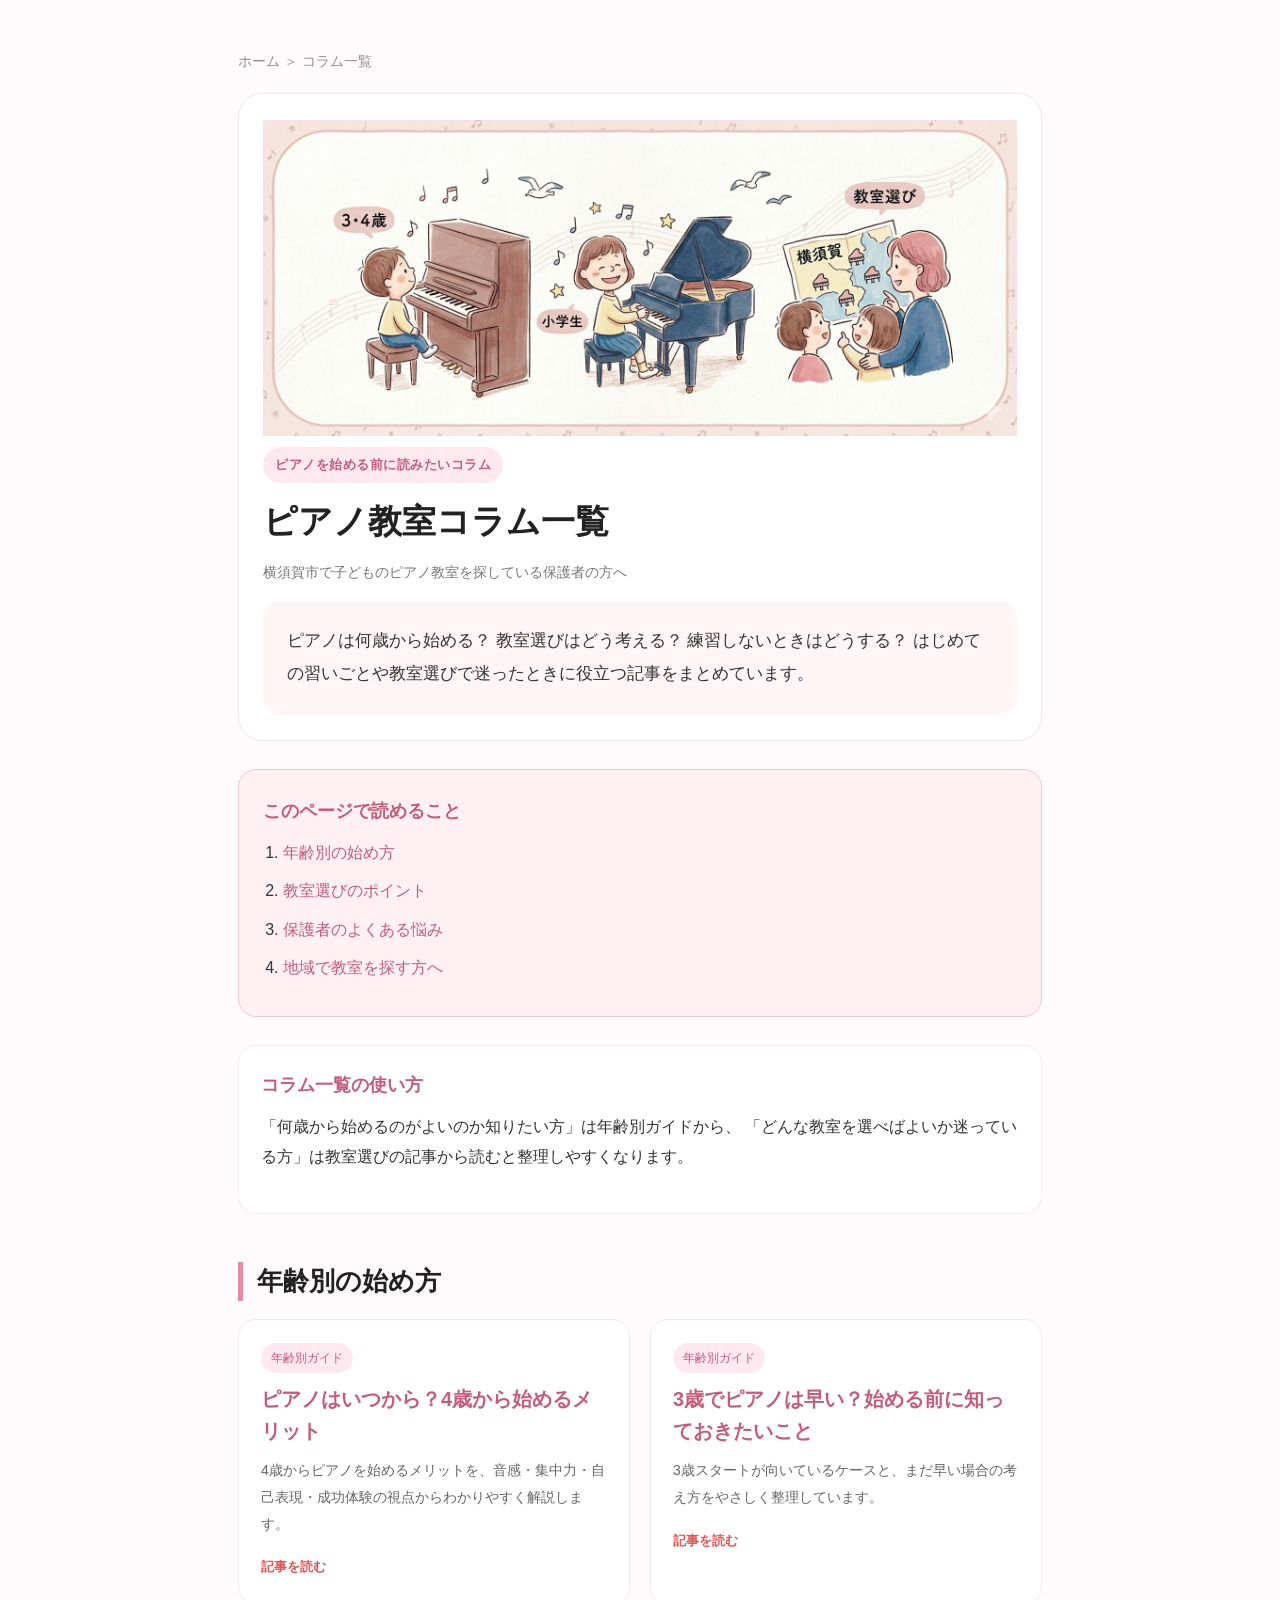
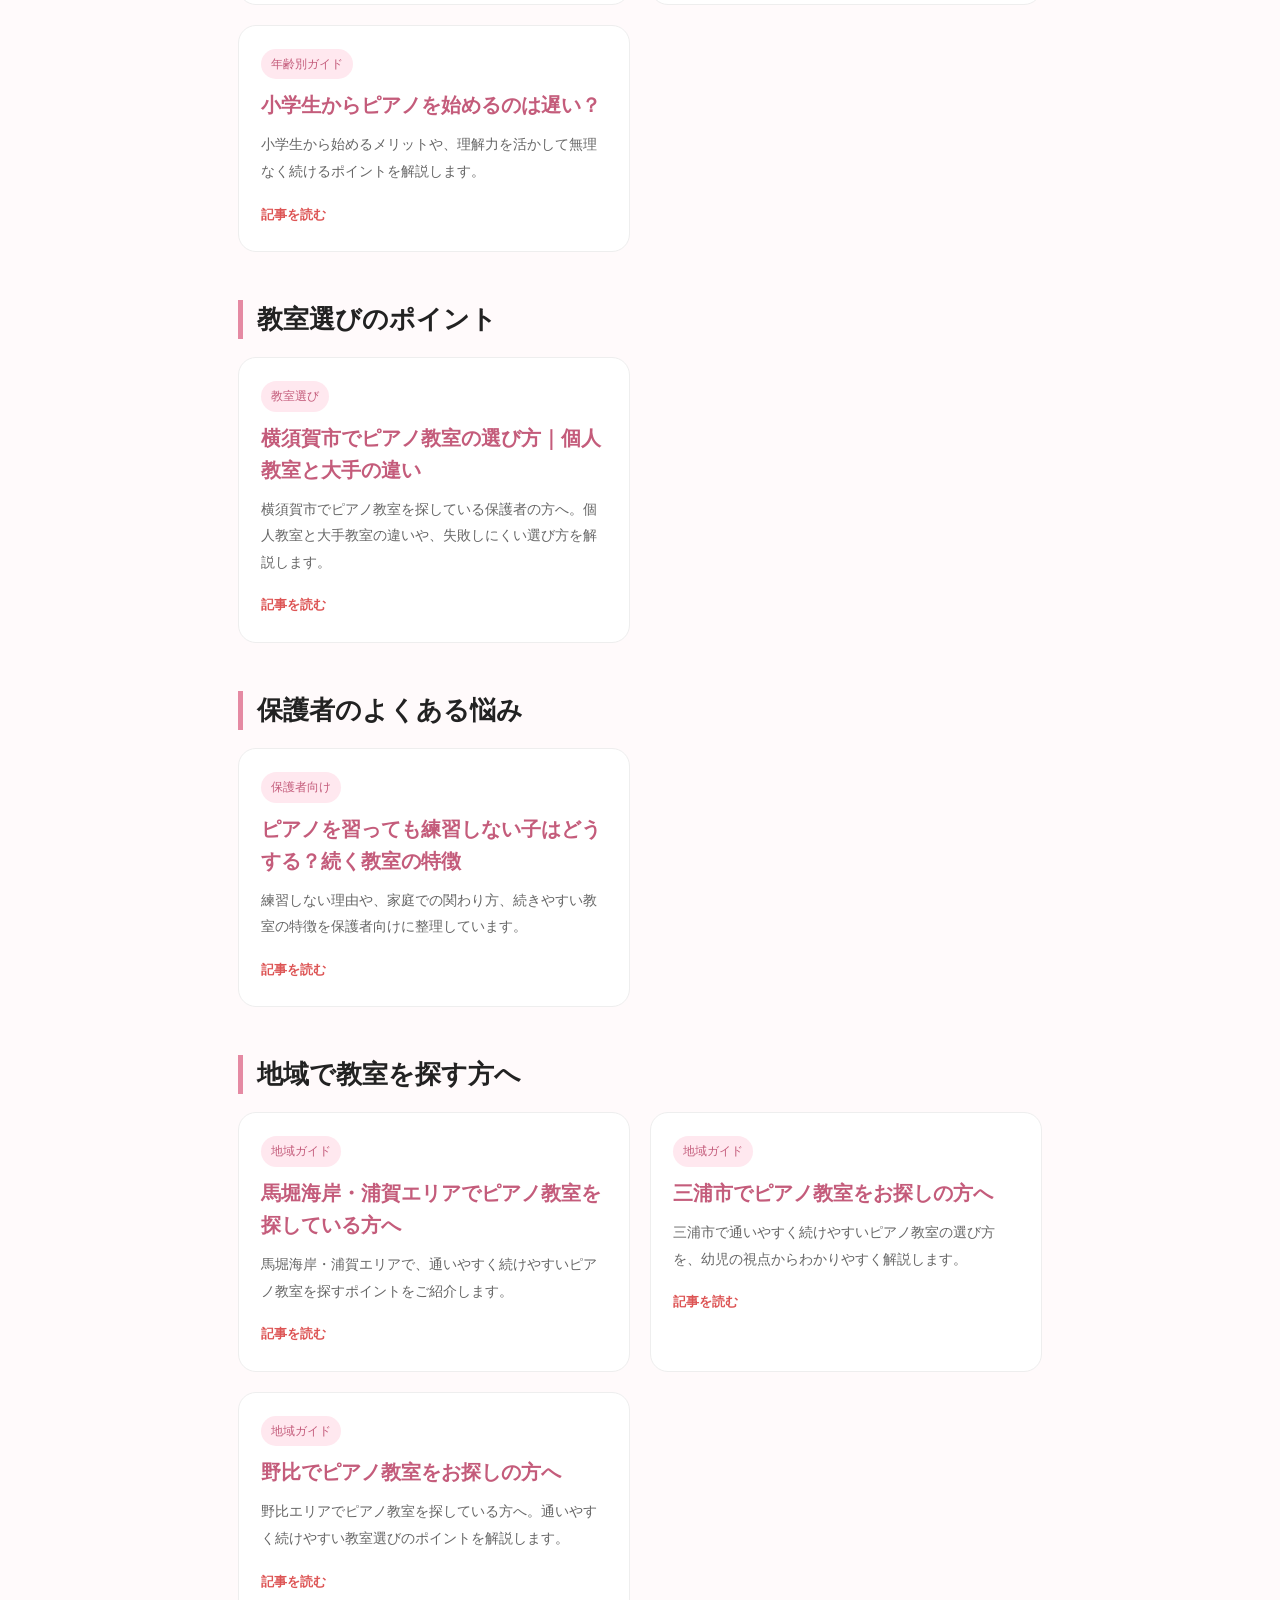
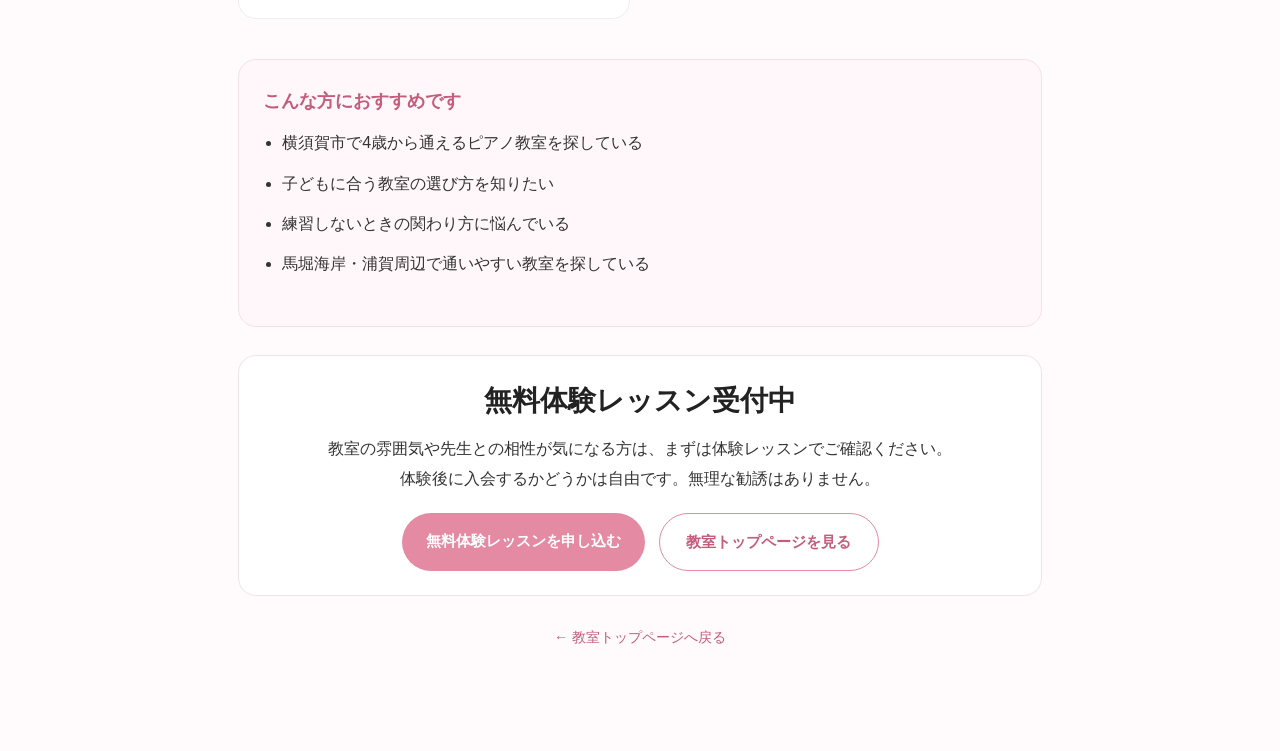
==== commit eb708161: "Add files via upload" ====
--- a/blog/index.html
+++ b/blog/index.html
@@ -131,6 +131,18 @@
     <p>馬堀海岸・浦賀エリアで、通いやすく続けやすいピアノ教室を探すポイントをご紹介します。</p>
     <span class="card-link">記事を読む</span>
   </a>
+<a class="index-card" href="./piano-school-miura-city.html">
+  <span class="card-category">地域ガイド</span>
+  <h3>三浦市でピアノ教室をお探しの方へ</h3>
+  <p>三浦市で通いやすく続けやすいピアノ教室の選び方を、幼児の視点からわかりやすく解説します。</p>
+  <span class="card-link">記事を読む</span>
+</a>
+<a class="index-card" href="./piano-school-nobi.html">
+  <span class="card-category">地域ガイド</span>
+  <h3>野比でピアノ教室をお探しの方へ</h3>
+  <p>野比エリアでピアノ教室を探している方へ。通いやすく続けやすい教室選びのポイントを解説します。</p>
+  <span class="card-link">記事を読む</span>
+</a>
 </section>
 
 <section class="summary-box">
--- a/style.css
+++ b/style.css
@@ -0,0 +1,152 @@
+:root{
+  --bg:#fffafb;
+  --card:#ffffff;
+  --sub-bg:#fff5f7;
+  --sub-bg-2:#fff0f4;
+  --border:#f3e3e8;
+  --border-strong:#eec9d2;
+  --text:#333333;
+  --text-dark:#222222;
+  --muted:#777777;
+  --accent:#e58aa3;
+  --accent-dark:#c45c7b;
+  --max-width:860px;
+  --radius:18px;
+}
+*{box-sizing:border-box}
+html{scroll-behavior:smooth}
+body{
+  margin:0;
+  background:var(--bg);
+  color:var(--text);
+  font-family:-apple-system,BlinkMacSystemFont,"Hiragino Sans","Yu Gothic","Meiryo",sans-serif;
+  line-height:1.9;
+  -webkit-text-size-adjust:100%;
+}
+a{color:var(--accent-dark)}
+img{max-width:100%;height:auto}
+main{max-width:860px;margin:auto;padding:28px}
+.breadcrumb{font-size:14px;color:#9a8890;margin-bottom:18px}
+.breadcrumb a{color:#9a8890;text-decoration:none}
+.breadcrumb a:hover{text-decoration:underline}
+h1{margin:0 0 12px;font-size:34px;line-height:1.45;color:var(--text-dark);font-weight:700}
+h2{margin:48px 0 18px;padding-left:14px;border-left:5px solid var(--accent);font-size:26px;line-height:1.5;color:var(--text-dark)}
+h3{margin:34px 0 12px;font-size:21px;line-height:1.6;color:var(--accent-dark)}
+p{margin:0 0 18px;font-size:16px}
+ul,ol{margin:0 0 22px 1.2em;padding:0}
+li{margin-bottom:10px;font-size:16px}
+.lead{margin:0;font-size:17px;background:#fff5f7;padding:24px;border-radius:18px}
+.point-box{background:#fff0f4;padding:24px;border-radius:18px;margin:30px 0;border:1px solid #eec9d2}
+.summary-box{background:#fff7fa;padding:24px;border-radius:18px;margin:30px 0}
+.cta-box{margin-top:42px;text-align:center;background:linear-gradient(135deg,#fff3f7 0%,#fffafd 100%);border:1px solid #f1d5de;padding:36px;border-radius:22px}
+.cta-box h2{border:0;padding:0;margin:0 0 12px;font-size:28px}
+.related-box{background:#fff;border:1px solid #f3e3e8;border-radius:18px;padding:24px;margin-top:50px}
+.related-box ul{margin-left:1.2em}
+.related-box a{text-decoration:none}
+.related-box a:hover{text-decoration:underline}
+.btn-row{display:flex;flex-wrap:wrap;gap:14px;justify-content:center;margin-top:18px}
+.btn{display:inline-block;min-width:220px;padding:14px 24px;border-radius:999px;text-decoration:none;font-size:15px;font-weight:700;box-sizing:border-box;text-align:center;transition:transform .2s ease,opacity .2s ease,background .2s ease}
+.btn:hover{transform:translateY(-1px)}
+.btn-primary{background:var(--accent);color:#ffffff}
+.btn-primary:hover{opacity:.92}
+.btn-secondary{background:#ffffff;color:var(--accent-dark);border:1px solid var(--accent)}
+.btn-secondary:hover{background:#fff0f4}
+.back-top{margin-top:12px;text-align:center;font-size:14px}
+.back-top a{text-decoration:none}
+.back-top a:hover{text-decoration:underline}
+.article-page{padding:20px 20px 72px;max-width:none;margin:0}
+.article-wrap{max-width:var(--max-width);margin:0 auto}
+.article-main{background:transparent}
+.article-hero{background:var(--card);border:1px solid var(--border);border-radius:24px;padding:26px 24px;margin-bottom:28px}
+.article-label{display:inline-block;margin-bottom:14px;padding:6px 12px;border-radius:999px;background:#ffe9ef;color:var(--accent-dark);font-size:13px;font-weight:700;letter-spacing:.04em}
+.article-meta{font-size:14px;color:var(--muted);margin-bottom:16px}
+.toc,.point-box,.summary-box,.faq-box,.cta-box,.related-box{background:var(--card);border:1px solid var(--border);border-radius:var(--radius);padding:24px;margin:0 0 28px}
+.toc{background:var(--sub-bg-2);border-color:var(--border-strong)}
+.point-box{background:var(--sub-bg-2);border-color:var(--border-strong)}
+.summary-box{background:#fff7fa}
+.toc-title,.box-title{display:block;margin-bottom:10px;font-size:18px;font-weight:700;color:var(--accent-dark)}
+.toc ol{margin:0;padding-left:1.25em}
+.toc li{margin-bottom:8px}
+.toc a{text-decoration:none}
+.toc a:hover{text-decoration:underline}
+.faq-item + .faq-item{margin-top:18px;padding-top:18px;border-top:1px solid #f2dbe2}
+.faq-q{margin:0 0 8px;font-weight:700;color:var(--text-dark)}
+@media (max-width:767px){
+  main{padding:24px 16px 56px}
+  .article-page{padding:16px 16px 56px}
+  .article-hero,.toc,.point-box,.summary-box,.faq-box,.cta-box,.related-box{padding:20px 18px}
+  h1{font-size:28px}
+  h2{font-size:22px}
+  h3{font-size:19px}
+  .lead{font-size:16px}
+  .btn{width:100%;min-width:0}
+}
+/* ===== blog index 専用 ===== */
+
+.article-grid{
+  display:grid;
+  gap:20px;
+  margin-bottom:40px;
+}
+
+@media(min-width:768px){
+  .article-grid{
+    grid-template-columns:1fr 1fr;
+  }
+}
+
+.index-card{
+  display:block;
+  background:#fff;
+  border:1px solid #eee;
+  border-radius:18px;
+  padding:22px;
+  text-decoration:none;
+  transition:.25s;
+}
+
+.index-card:hover{
+  transform:translateY(-2px);
+  box-shadow:0 8px 20px rgba(0,0,0,.05);
+}
+
+.card-category{
+  display:inline-block;
+  font-size:12px;
+  background:#ffe8ef;
+  padding:4px 10px;
+  border-radius:20px;
+  margin-bottom:10px;
+}
+
+.index-card h3{
+  margin:0 0 10px;
+  font-size:20px;
+}
+
+.index-card p{
+  margin:0 0 14px;
+  font-size:14px;
+  color:#666;
+}
+
+.card-link{
+  font-size:13px;
+  font-weight:700;
+  color:#d55;
+}
+
+.intro-box{
+  background:#fff;
+  border-radius:18px;
+  padding:22px;
+  margin-bottom:30px;
+  border:1px solid #eee;
+}
+.article-mid-cta{
+margin:30px 0;
+padding:20px;
+border-radius:18px;
+background:#fff7fa;
+text-align:center;
+}
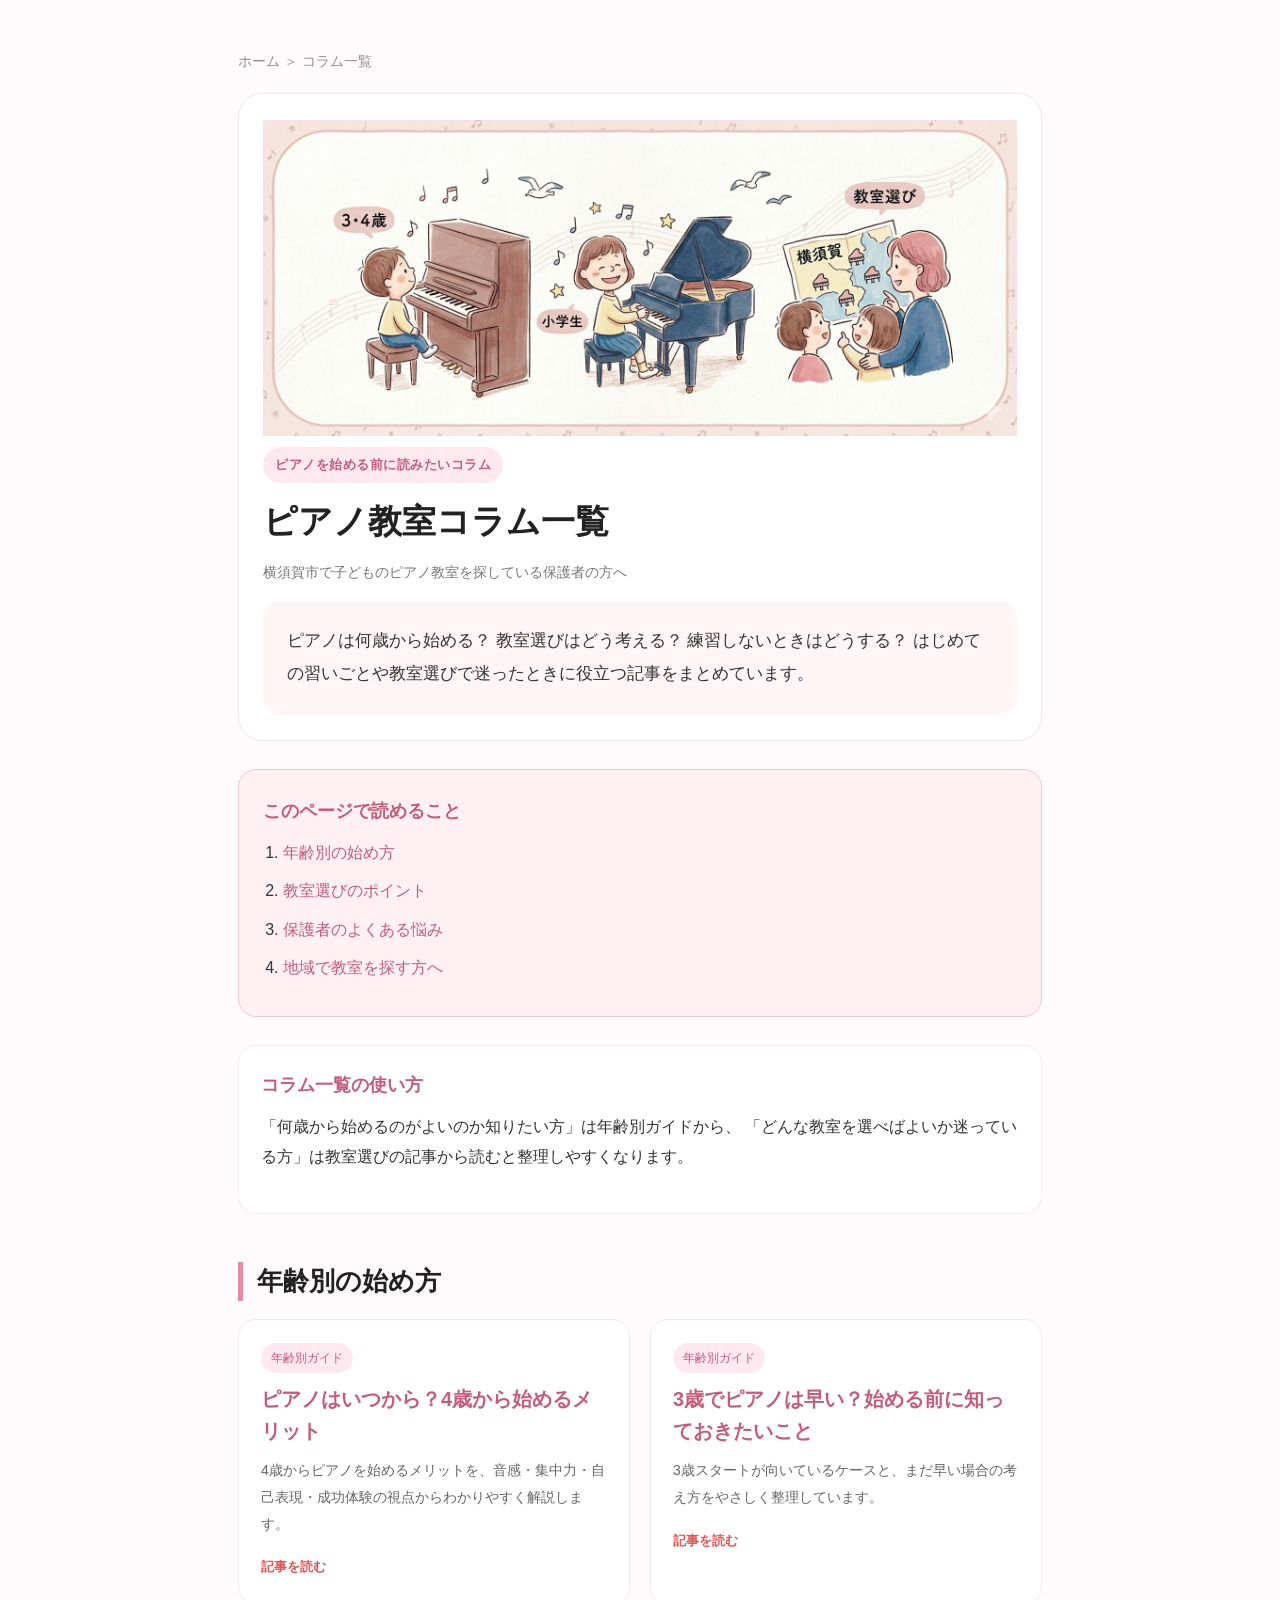
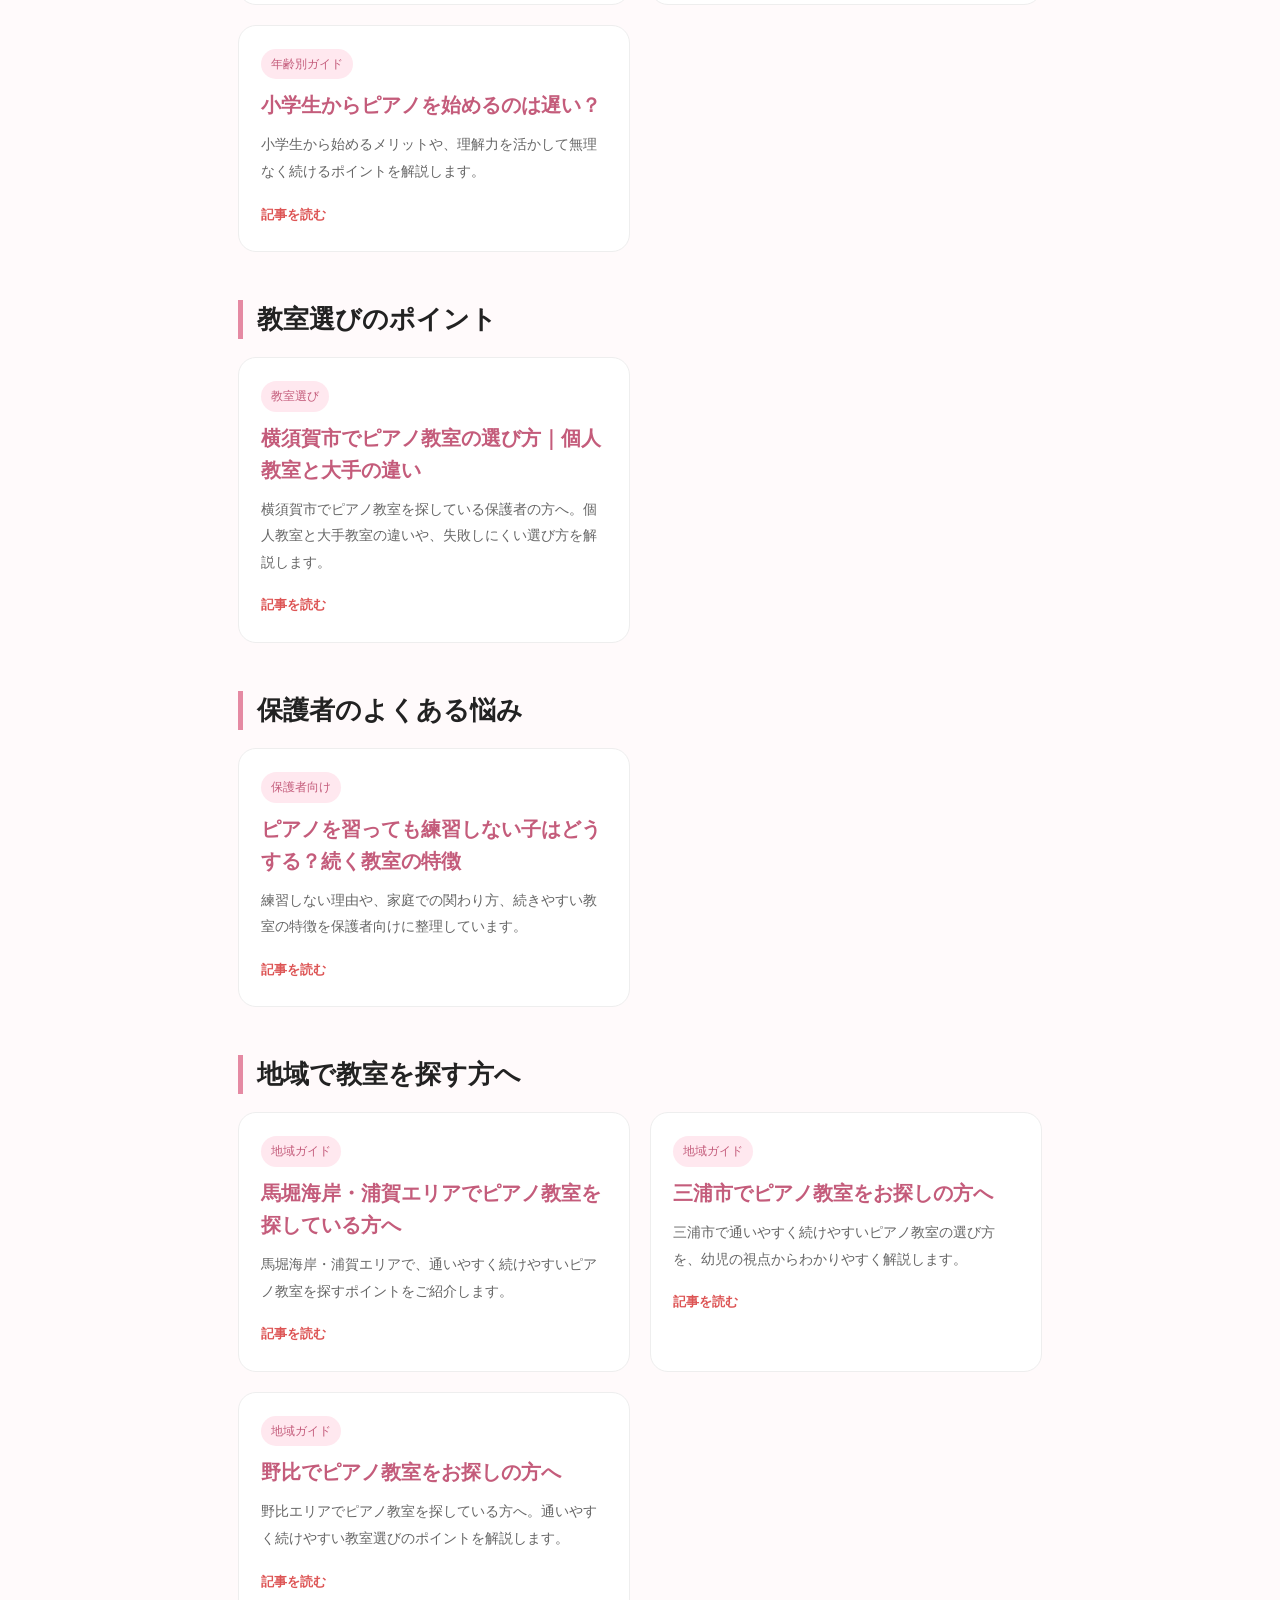
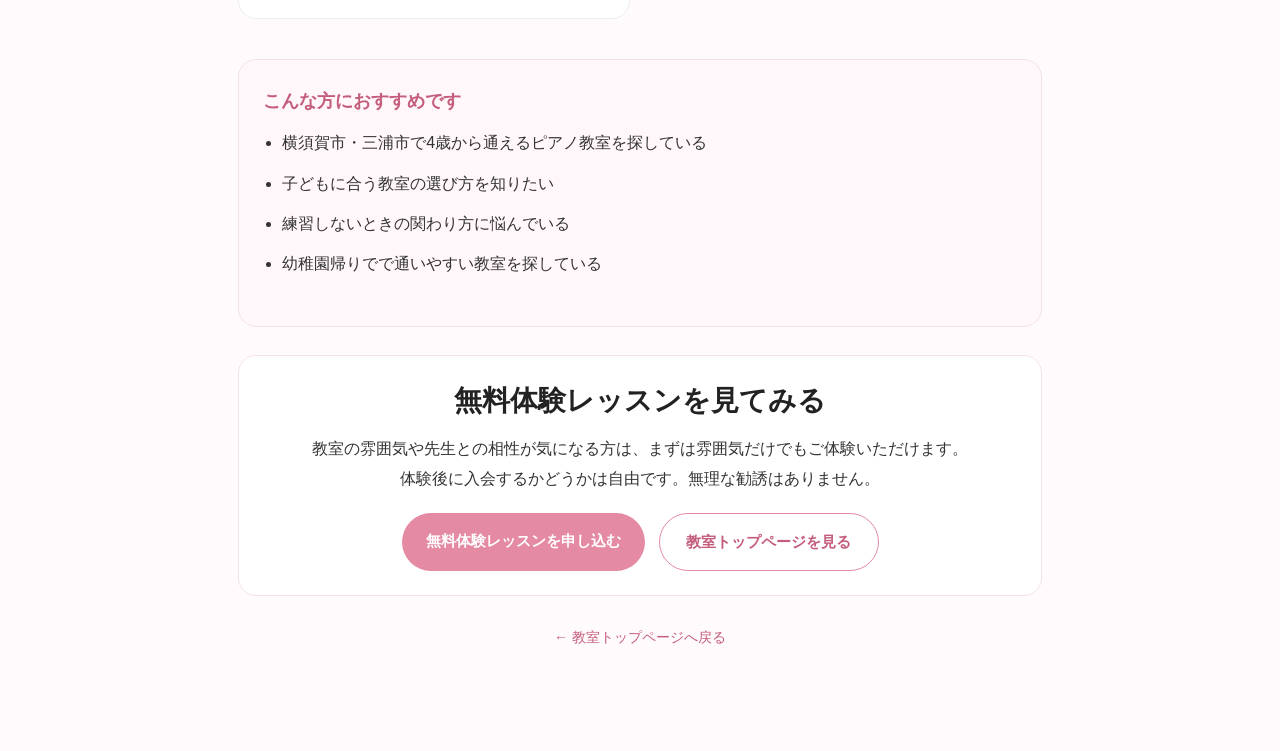
==== commit e1d14d5a: "Add files via upload" ====
--- a/blog/index.html
+++ b/blog/index.html
@@ -148,17 +148,17 @@
 <section class="summary-box">
   <span class="box-title">こんな方におすすめです</span>
   <ul>
-    <li>横須賀市で4歳から通えるピアノ教室を探している</li>
+    <li>横須賀市・三浦市で4歳から通えるピアノ教室を探している</li>
     <li>子どもに合う教室の選び方を知りたい</li>
     <li>練習しないときの関わり方に悩んでいる</li>
-    <li>馬堀海岸・浦賀周辺で通いやすい教室を探している</li>
+    <li>幼稚園帰りでで通いやすい教室を探している</li>
   </ul>
 </section>
 
 <section class="cta-box" aria-label="体験レッスン案内">
-  <h2>無料体験レッスン受付中</h2>
+  <h2>無料体験レッスンを見てみる</h2>
   <p>
-    教室の雰囲気や先生との相性が気になる方は、まずは体験レッスンでご確認ください。<br>
+    教室の雰囲気や先生との相性が気になる方は、まずは雰囲気だけでもご体験いただけます。<br>
     体験後に入会するかどうかは自由です。無理な勧誘はありません。
   </p>
   <div class="btn-row">
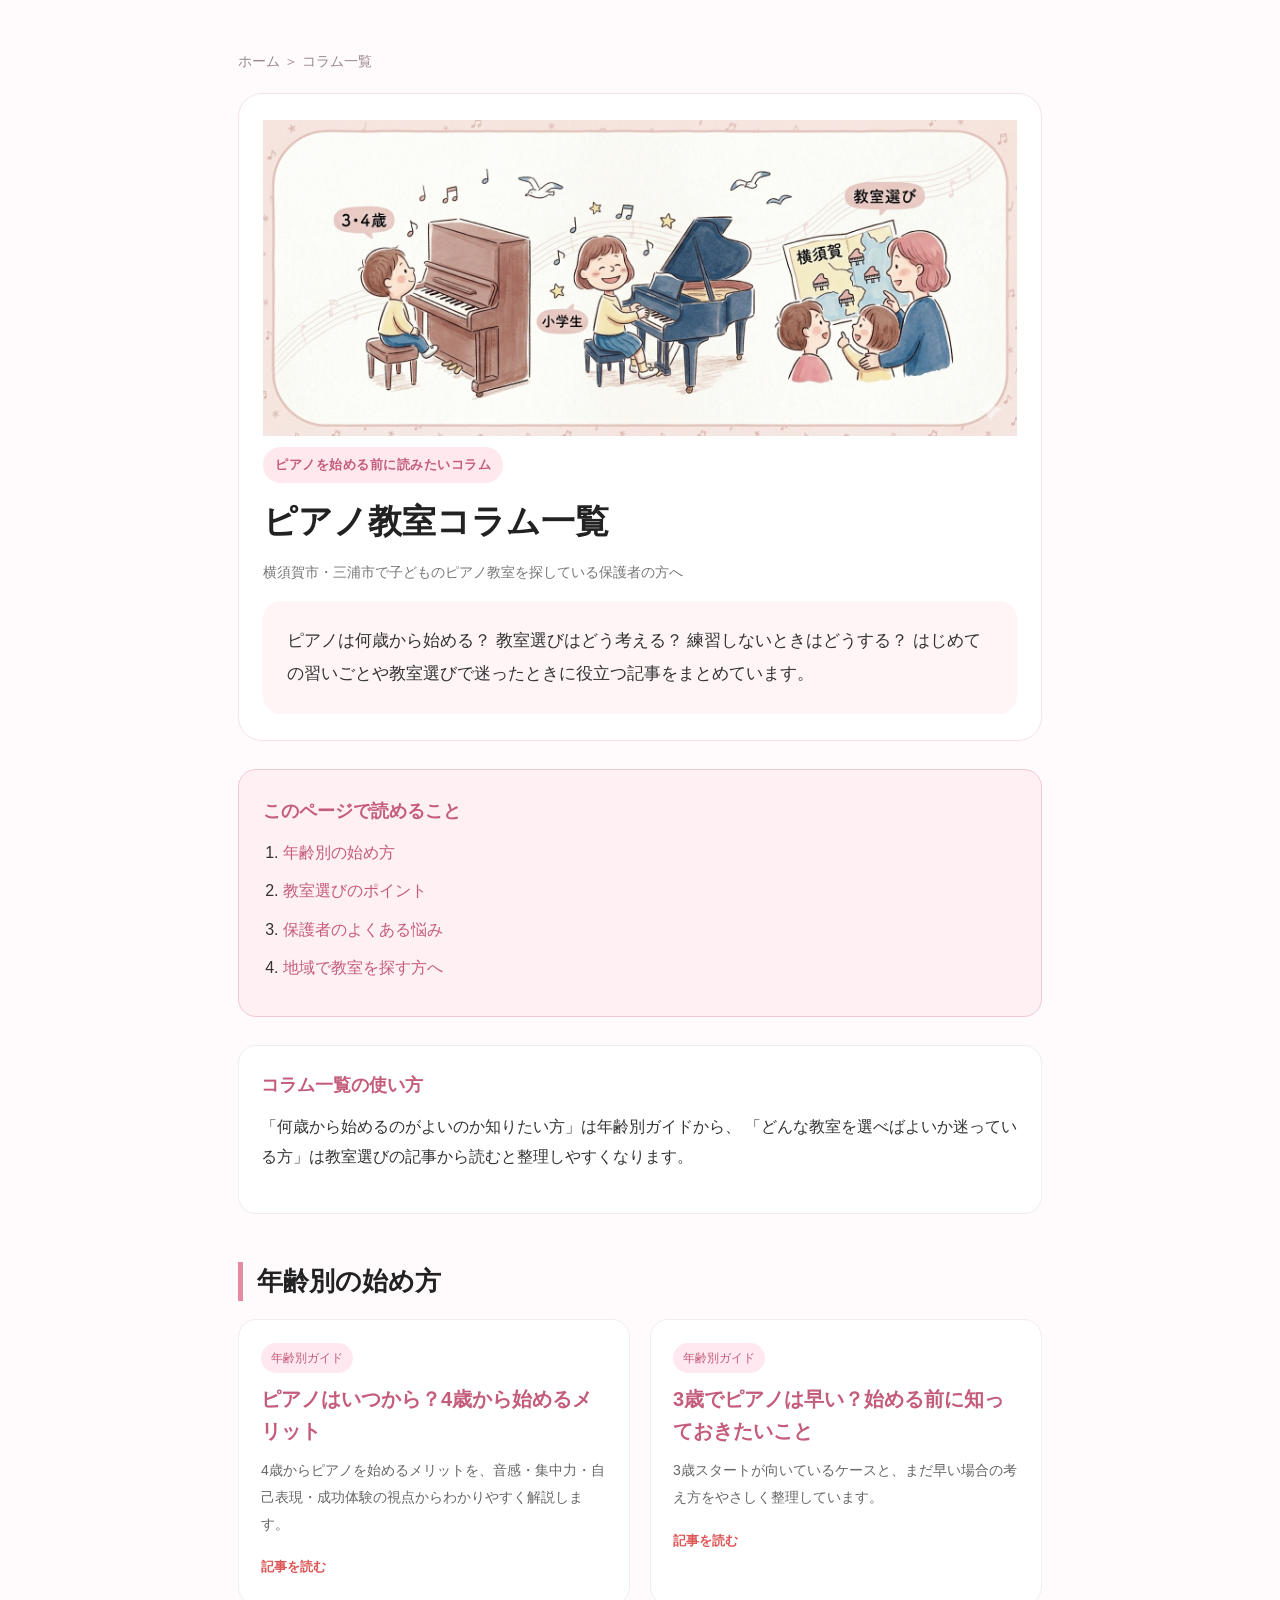
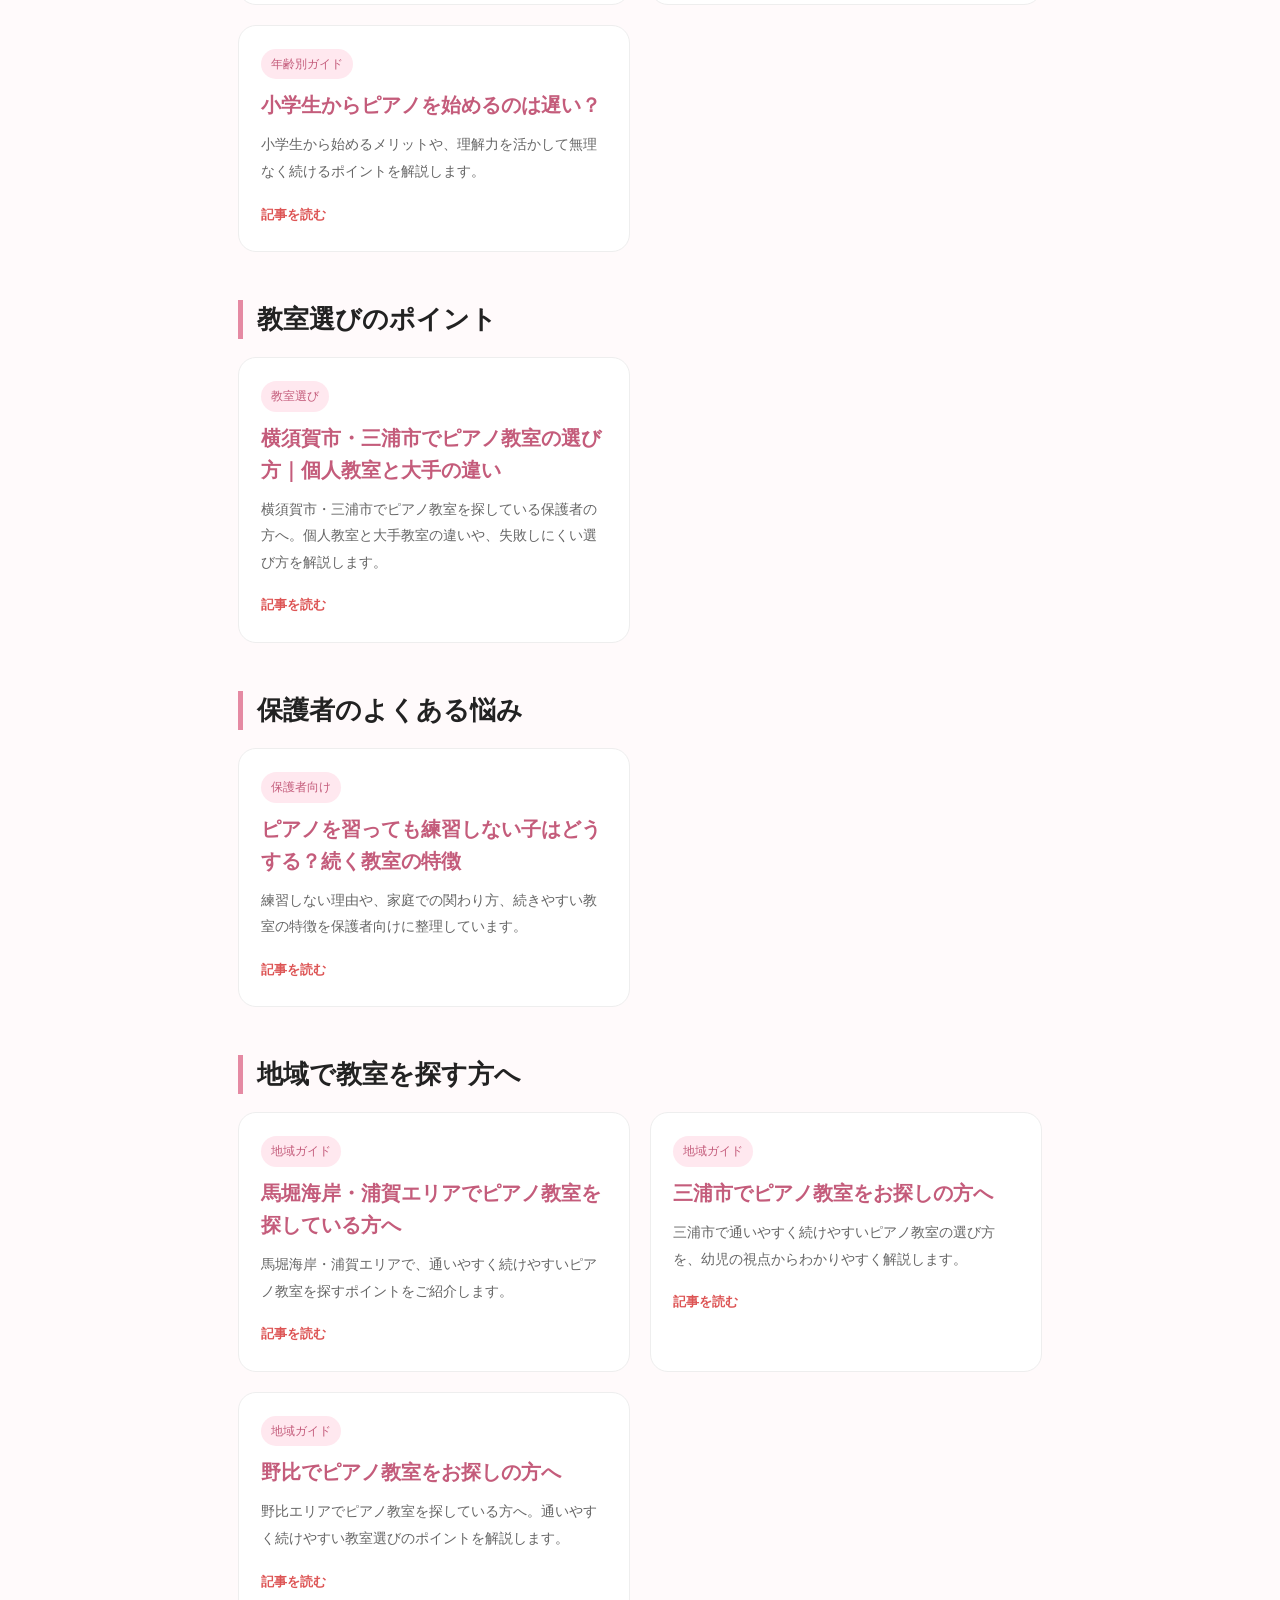
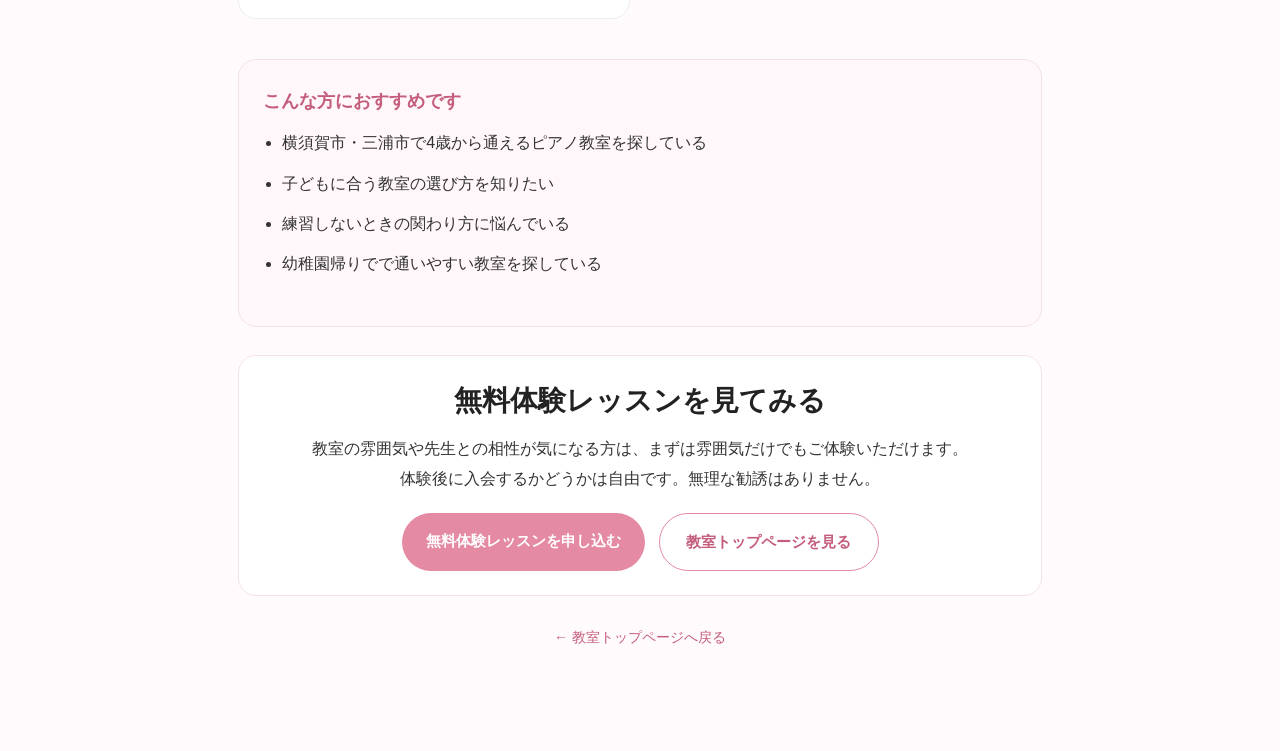
==== commit be5aa06d: "Add files via upload" ====
--- a/blog/index.html
+++ b/blog/index.html
@@ -4,20 +4,20 @@
 <meta charset="UTF-8">
 <meta name="viewport" content="width=device-width,initial-scale=1.0">
 
-<title>ピアノ教室ブログ一覧｜横須賀市で子どものピアノを始める前に読みたい記事</title>
-<meta name="description" content="横須賀市で子どものピアノ教室を探している保護者の方へ。何歳から始めるか、教室の選び方、練習しないときの対応などをまとめたブログ一覧です。">
+<title>横須賀・三浦でピアノ教室をお探しの方へ｜子どもの習い始めに役立つコラム一覧</title>
+<meta name="description" content="横須賀市・三浦市で子どものピアノ教室を探している保護者の方へ。何歳から始めるか、教室の選び方、練習しないときの対応などをまとめたコラム一覧です。">
 <meta name="robots" content="index,follow">
 <link rel="canonical" href="https://crazy-nuts.github.io/suzuki-piano/blog/">
 
 <meta property="og:type" content="website">
-<meta property="og:title" content="ピアノ教室ブログ一覧｜横須賀市で子どものピアノを始める前に読みたい記事">
-<meta property="og:description" content="横須賀市で子どものピアノ教室を探している保護者の方向けに、年齢別の始め方や教室選びのポイントをまとめたブログ一覧です。">
+<meta property="og:title" content="ピアノ教室コラム一覧｜横須賀市・三浦市で子どものピアノを始める前に読みたい記事">
+<meta property="og:description" content="横須賀市・三浦市で子どものピアノ教室を探している保護者の方向けに、年齢別の始め方や教室選びのポイントをまとめたコラム一覧です。">
 <meta property="og:url" content="https://crazy-nuts.github.io/suzuki-piano/blog/">
 <meta property="og:image" content="https://crazy-nuts.github.io/suzuki-piano/assets/blog-hero.png">
 
 <meta name="twitter:card" content="summary_large_image">
-<meta name="twitter:title" content="ピアノ教室ブログ一覧｜横須賀市で子どものピアノを始める前に読みたい記事">
-<meta name="twitter:description" content="何歳から始めるか、教室の選び方、練習しないときの対応などをまとめたブログ一覧です。">
+<meta name="twitter:title" content="ピアノ教室コラム一覧｜横須賀市・三浦市で子どものピアノを始める前に読みたい記事">
+<meta name="twitter:description" content="何歳から始めるか、教室の選び方、練習しないときの対応などをまとめたコラム一覧です。">
 <meta name="twitter:image" content="https://crazy-nuts.github.io/suzuki-piano/assets/blog-hero.png">
 
 <link rel="stylesheet" href="../style.css">
@@ -26,9 +26,9 @@
 {
   "@context":"https://schema.org",
   "@type":"CollectionPage",
-  "name":"ピアノ教室ブログ一覧",
+  "name":"ピアノ教室コラム一覧",
   "url":"https://crazy-nuts.github.io/suzuki-piano/blog/",
-  "description":"横須賀市で子どものピアノ教室を探している保護者の方へ向けたブログ記事一覧ページです。",
+  "description":"横須賀市・三浦市で子どものピアノ教室を探している保護者の方へ向けたコラム記事一覧ページです。",
   "inLanguage":"ja"
 }
 </script>
@@ -48,7 +48,7 @@
 
   <div class="article-label">ピアノを始める前に読みたいコラム</div>
   <h1>ピアノ教室コラム一覧</h1>
-  <div class="article-meta">横須賀市で子どものピアノ教室を探している保護者の方へ</div>
+  <div class="article-meta">横須賀市・三浦市で子どものピアノ教室を探している保護者の方へ</div>
   <p class="lead">
     ピアノは何歳から始める？ 教室選びはどう考える？ 練習しないときはどうする？
     はじめての習いごとや教室選びで迷ったときに役立つ記事をまとめています。
@@ -105,8 +105,8 @@
 <section class="article-grid" aria-label="教室選び">
   <a class="index-card" href="./piano-class-choice-yokosuka.html">
     <span class="card-category">教室選び</span>
-    <h3>横須賀市でピアノ教室の選び方｜個人教室と大手の違い</h3>
-    <p>横須賀市でピアノ教室を探している保護者の方へ。個人教室と大手教室の違いや、失敗しにくい選び方を解説します。</p>
+    <h3>横須賀市・三浦市でピアノ教室の選び方｜個人教室と大手の違い</h3>
+    <p>横須賀市・三浦市でピアノ教室を探している保護者の方へ。個人教室と大手教室の違いや、失敗しにくい選び方を解説します。</p>
     <span class="card-link">記事を読む</span>
   </a>
 </section>
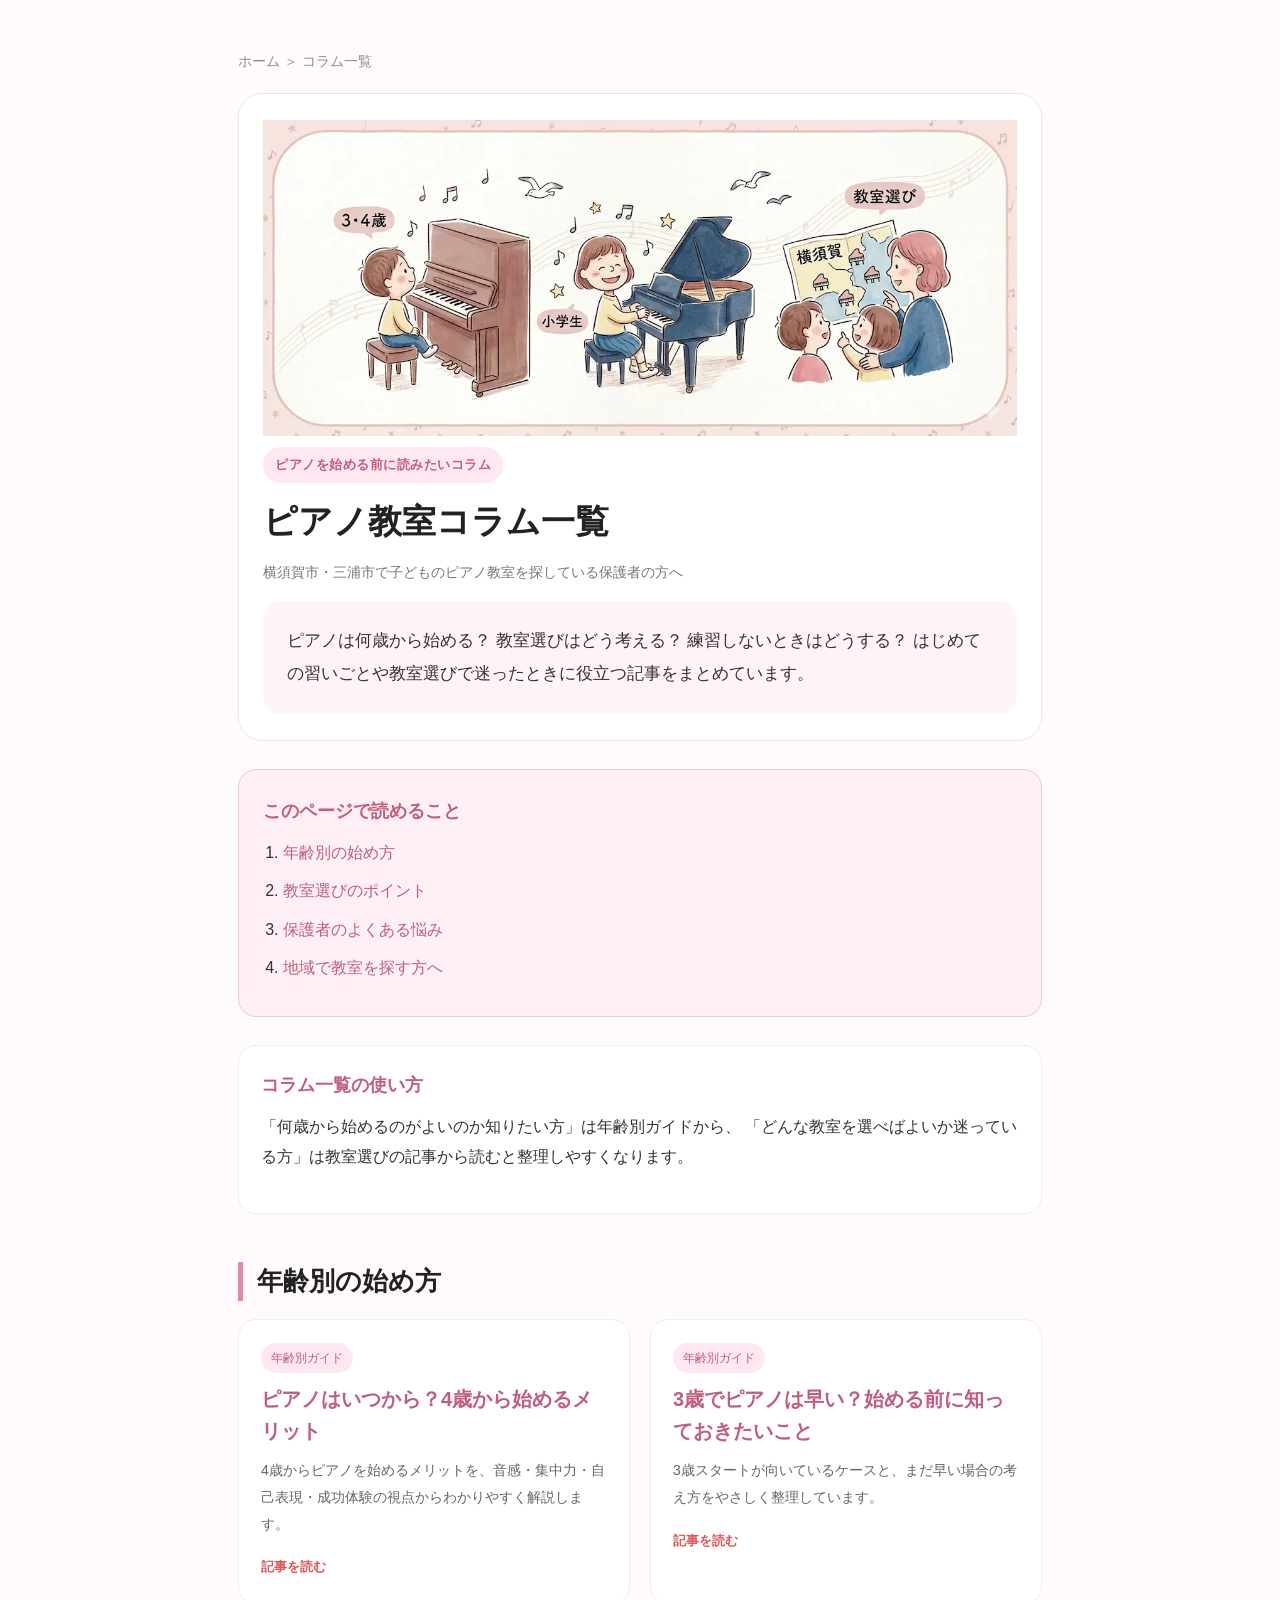
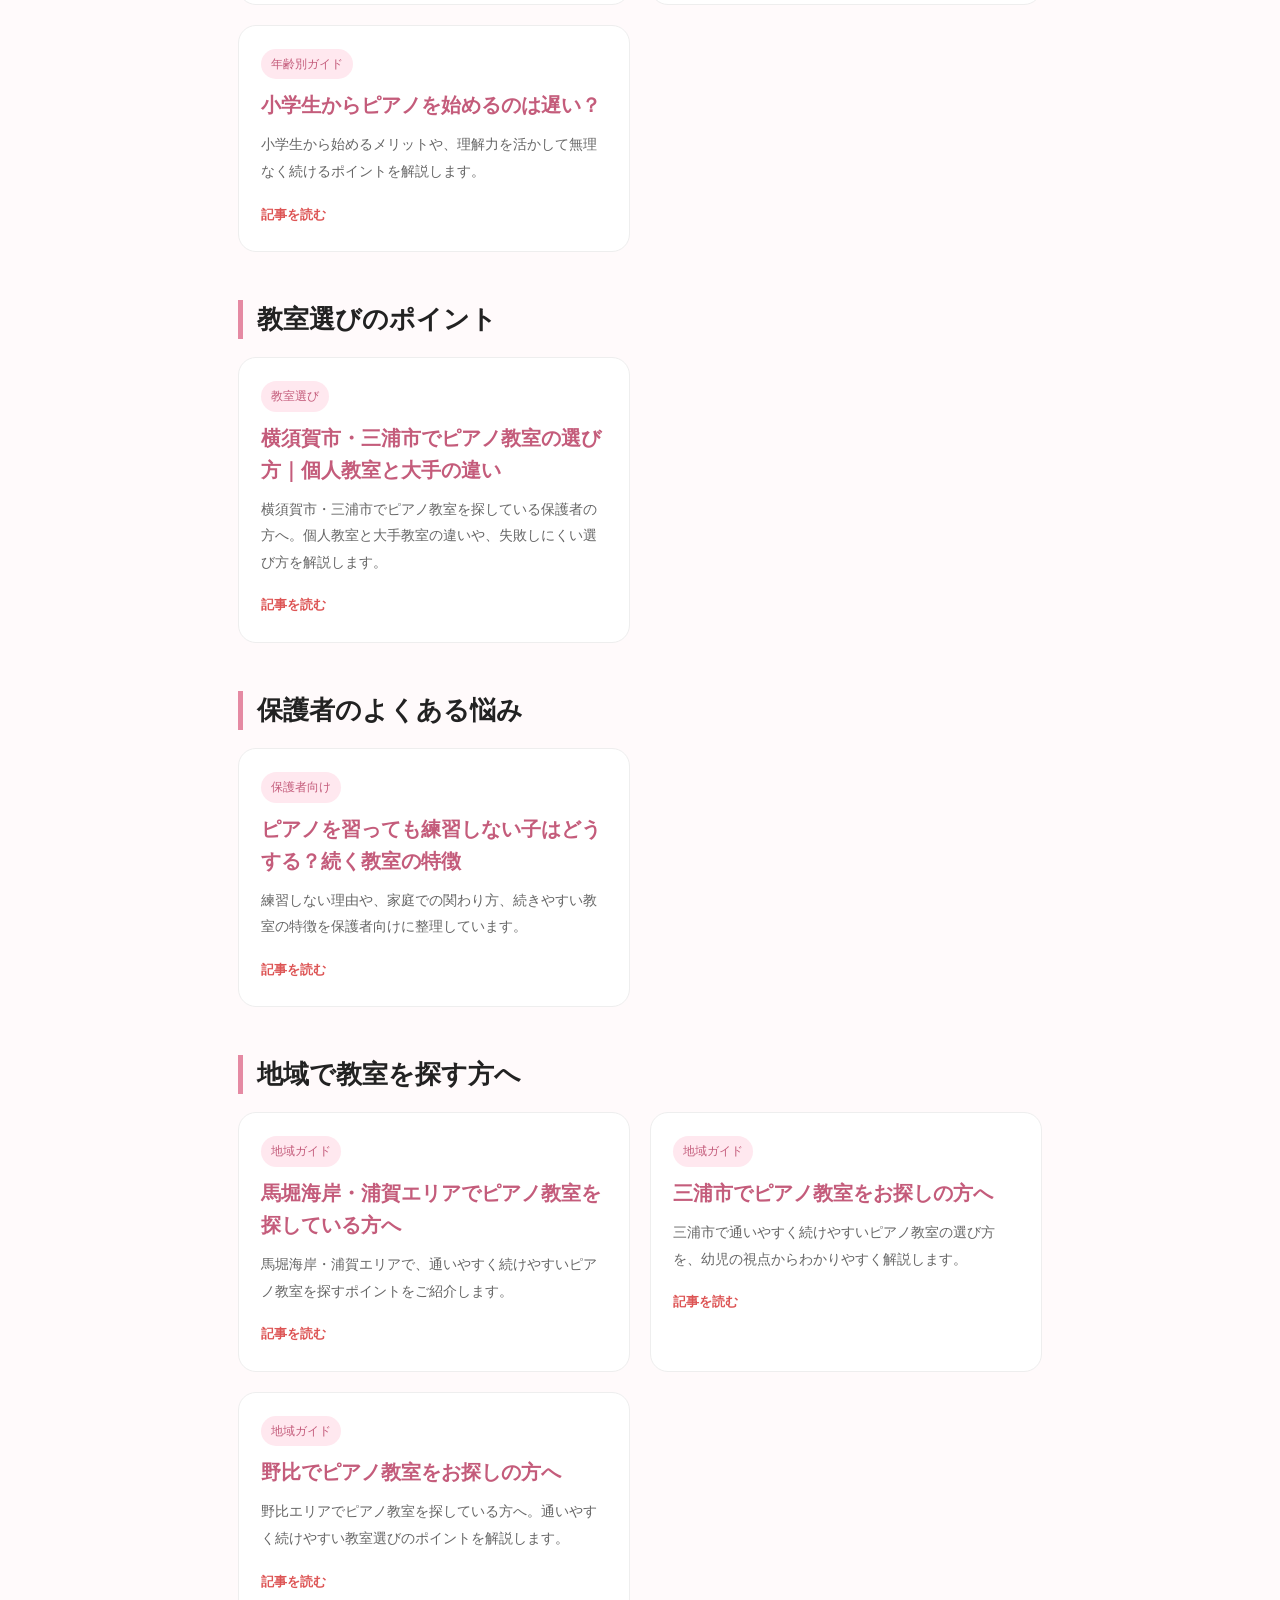
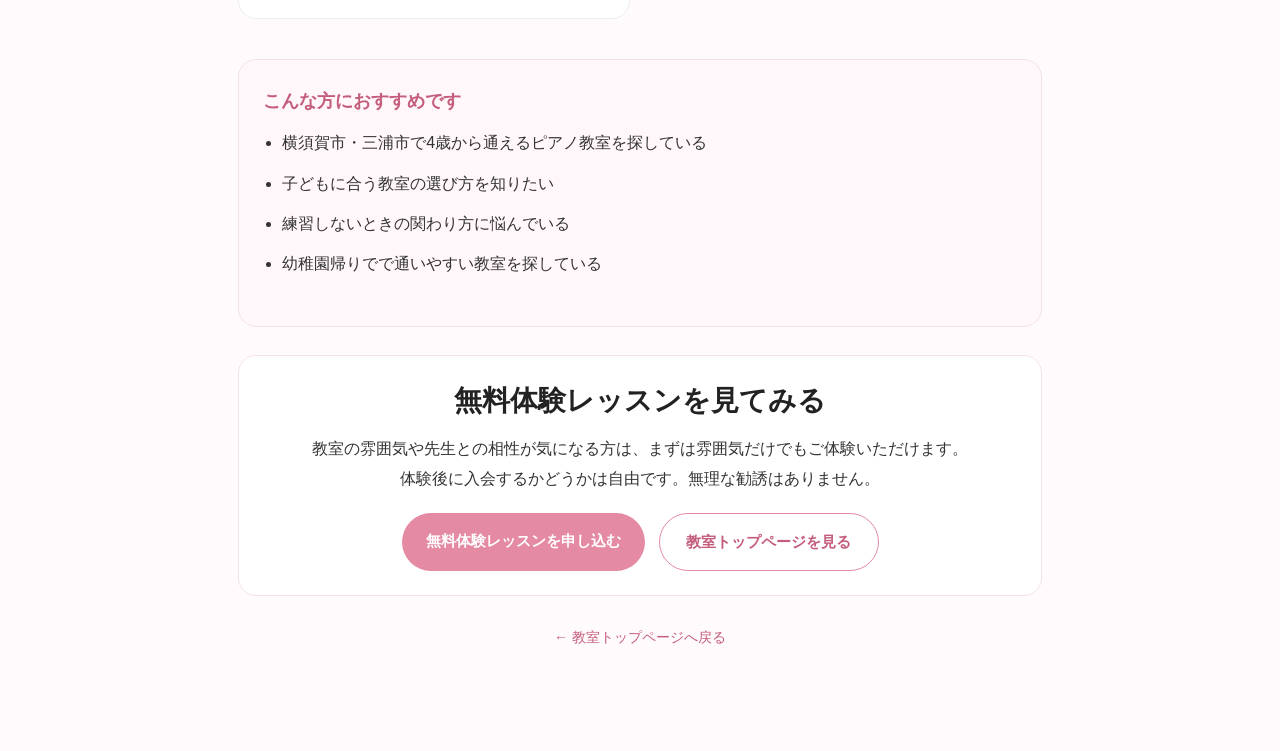
==== commit 3628cc60: "Add files via upload" ====
--- a/blog/index.html
+++ b/blog/index.html
@@ -13,12 +13,12 @@
 <meta property="og:title" content="ピアノ教室コラム一覧｜横須賀市・三浦市で子どものピアノを始める前に読みたい記事">
 <meta property="og:description" content="横須賀市・三浦市で子どものピアノ教室を探している保護者の方向けに、年齢別の始め方や教室選びのポイントをまとめたコラム一覧です。">
 <meta property="og:url" content="https://crazy-nuts.github.io/suzuki-piano/blog/">
-<meta property="og:image" content="https://crazy-nuts.github.io/suzuki-piano/assets/blog-hero.png">
+<meta property="og:image" content="https://crazy-nuts.github.io/suzuki-piano/assets/blog-hero_pc.webp">
 
 <meta name="twitter:card" content="summary_large_image">
 <meta name="twitter:title" content="ピアノ教室コラム一覧｜横須賀市・三浦市で子どものピアノを始める前に読みたい記事">
 <meta name="twitter:description" content="何歳から始めるか、教室の選び方、練習しないときの対応などをまとめたコラム一覧です。">
-<meta name="twitter:image" content="https://crazy-nuts.github.io/suzuki-piano/assets/blog-hero.png">
+<meta name="twitter:image" content="https://crazy-nuts.github.io/suzuki-piano/assets/blog-hero_pc.webp">
 
 <link rel="stylesheet" href="../style.css">
 
@@ -43,7 +43,16 @@
 
 <header class="article-hero">
   <div class="hero-image">
-    <img src="../assets/blog-hero.png" alt="ピアノ教室コラム一覧">
+    <img
+      src="../assets/blog-hero_pc.webp"
+      srcset="../assets/blog-hero_sp.webp 800w, ../assets/blog-hero_pc.webp 1200w"
+      sizes="(max-width: 768px) 100vw, 1200px"
+      alt="ピアノ教室コラム一覧"
+      width="1200"
+      height="504"
+      loading="eager"
+      decoding="async"
+      fetchpriority="high">
   </div>
 
   <div class="article-label">ピアノを始める前に読みたいコラム</div>
@@ -131,18 +140,18 @@
     <p>馬堀海岸・浦賀エリアで、通いやすく続けやすいピアノ教室を探すポイントをご紹介します。</p>
     <span class="card-link">記事を読む</span>
   </a>
-<a class="index-card" href="./piano-school-miura-city.html">
-  <span class="card-category">地域ガイド</span>
-  <h3>三浦市でピアノ教室をお探しの方へ</h3>
-  <p>三浦市で通いやすく続けやすいピアノ教室の選び方を、幼児の視点からわかりやすく解説します。</p>
-  <span class="card-link">記事を読む</span>
-</a>
-<a class="index-card" href="./piano-school-nobi.html">
-  <span class="card-category">地域ガイド</span>
-  <h3>野比でピアノ教室をお探しの方へ</h3>
-  <p>野比エリアでピアノ教室を探している方へ。通いやすく続けやすい教室選びのポイントを解説します。</p>
-  <span class="card-link">記事を読む</span>
-</a>
+  <a class="index-card" href="./piano-school-miura-city.html">
+    <span class="card-category">地域ガイド</span>
+    <h3>三浦市でピアノ教室をお探しの方へ</h3>
+    <p>三浦市で通いやすく続けやすいピアノ教室の選び方を、幼児の視点からわかりやすく解説します。</p>
+    <span class="card-link">記事を読む</span>
+  </a>
+  <a class="index-card" href="./piano-school-nobi.html">
+    <span class="card-category">地域ガイド</span>
+    <h3>野比でピアノ教室をお探しの方へ</h3>
+    <p>野比エリアでピアノ教室を探している方へ。通いやすく続けやすい教室選びのポイントを解説します。</p>
+    <span class="card-link">記事を読む</span>
+  </a>
 </section>
 
 <section class="summary-box">
